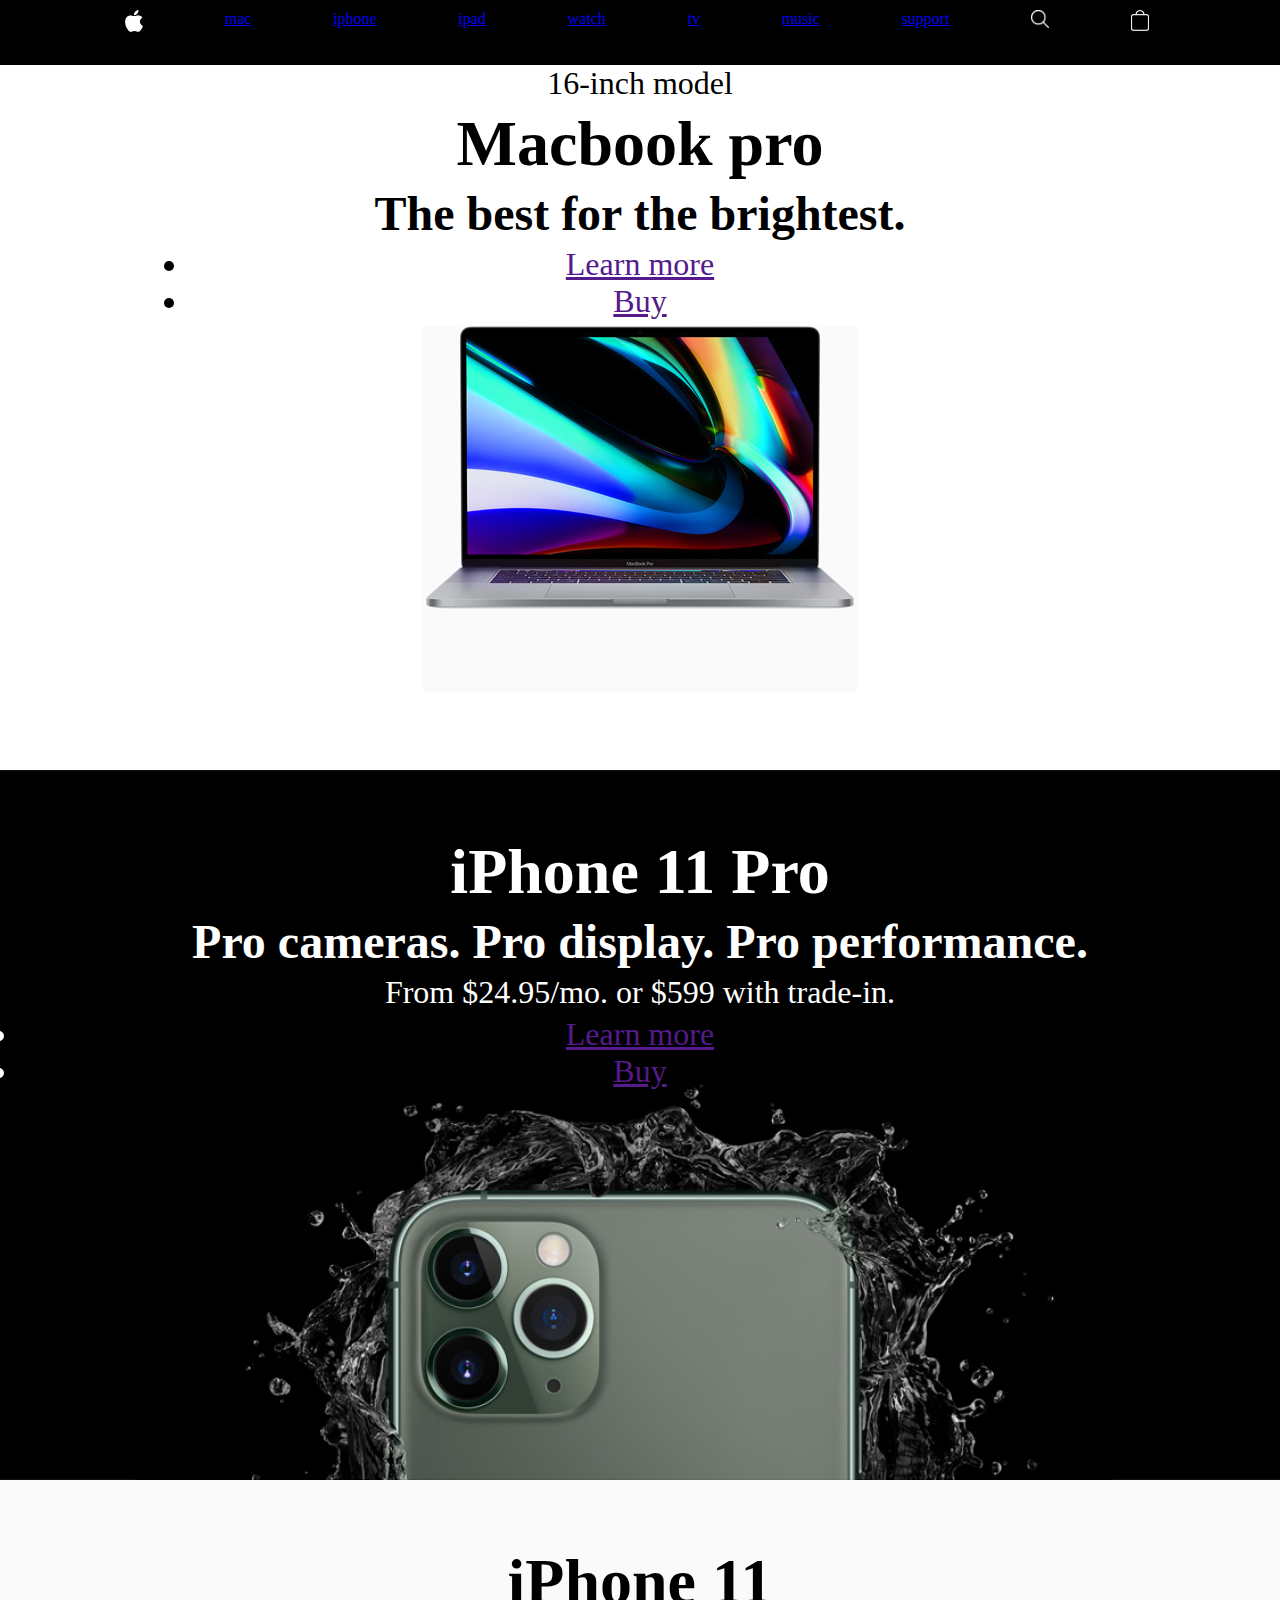
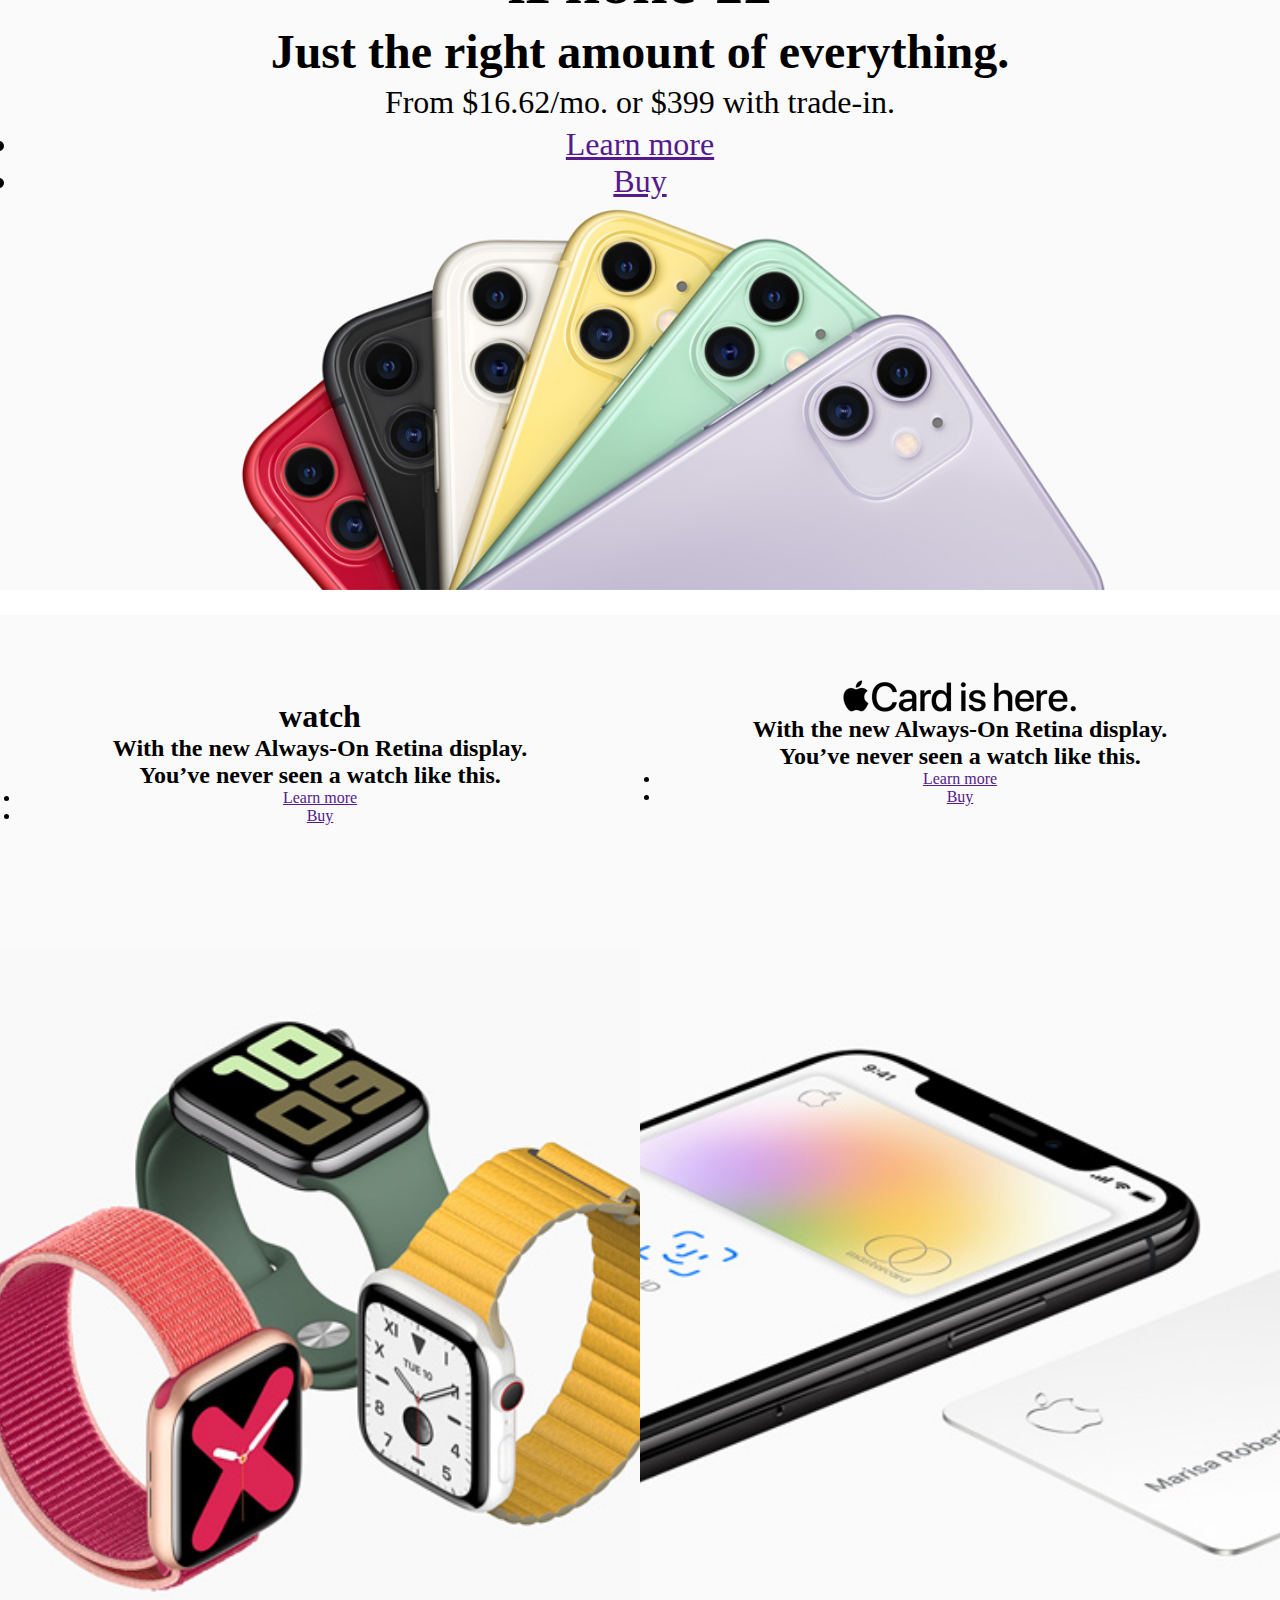
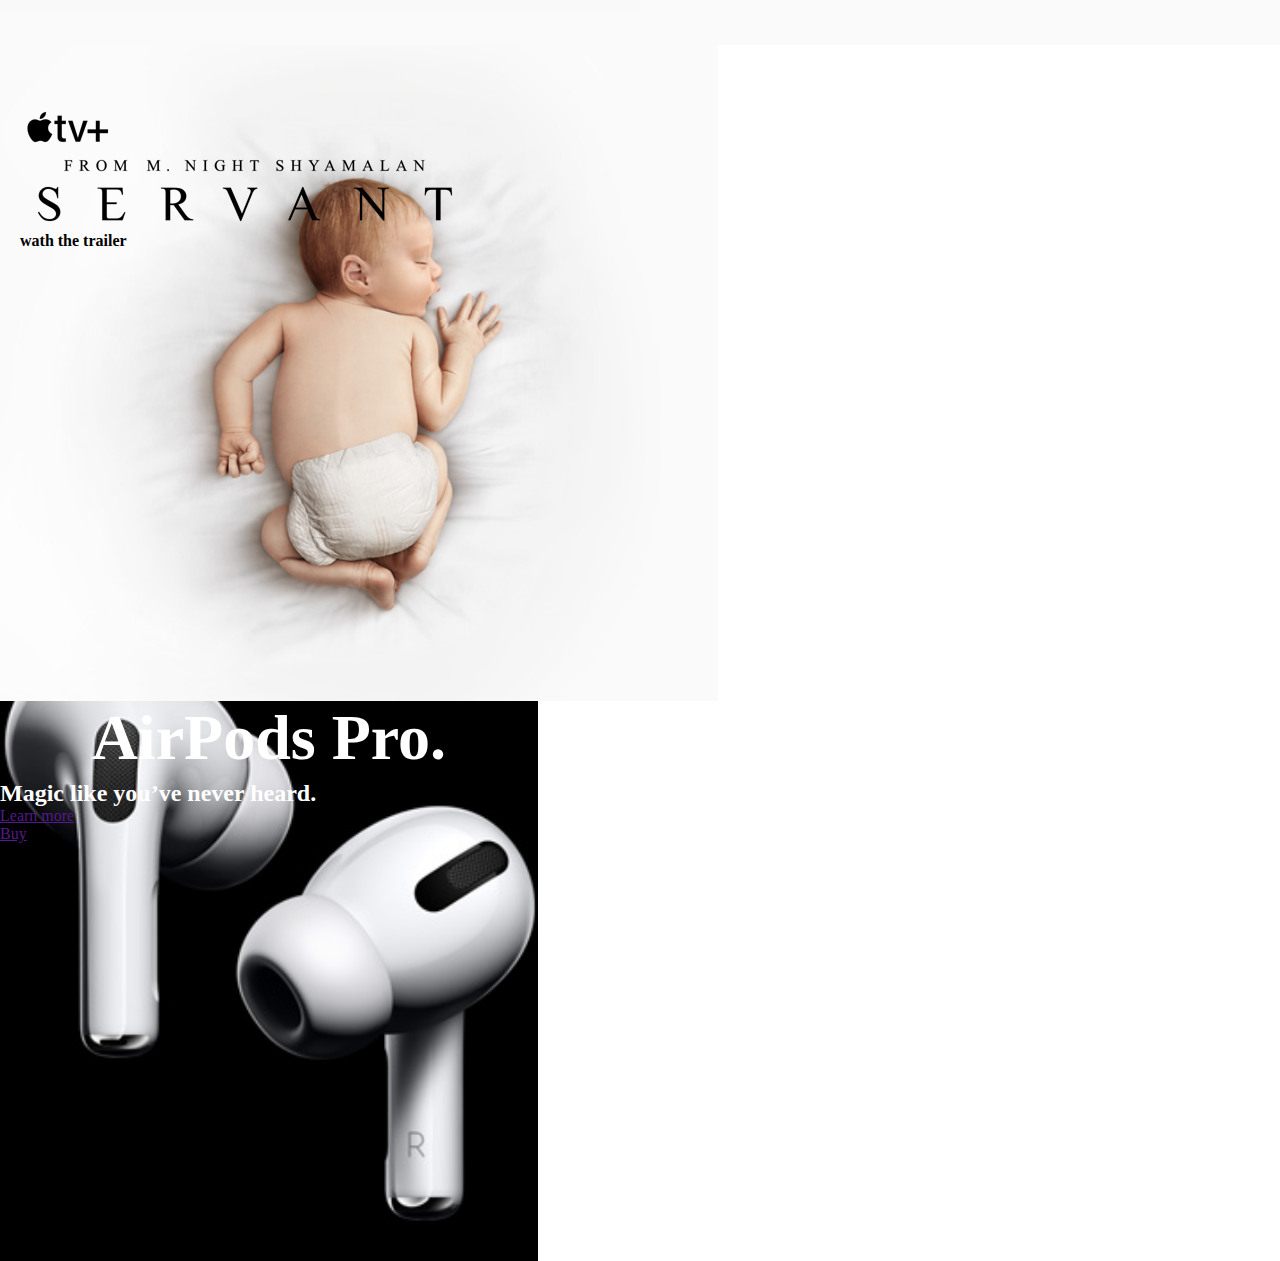
==== applea/index.html @ b58fb0bc "chang" ====
<!DOCTYPE html>
<html lang="en">
<head>
    <meta charset="UTF-8">
    <meta name="viewport" content="width=device-width, initial-scale=1.0">
    <title>Apple Website</title>
    <link rel="stylesheet" href="css/index.css">

</head>
<body>
    <div class="all-page">
        <header class="all-header">
            <div class="continer-header">
                <div class="continer">
                    <ul>
                        <li class="logo">
                            <a href="#"><img src="images/icons/logo.png" alt="apple"></a>
                        </li>
                        <li>
                            <a href="#">mac</a>
                        </li>
                        <li>
                            <a href="#">iphone</a>
                        </li>
                        <li>
                            <a href="#">ipad</a>
                        </li>
                        <li>
                            <a href="#">watch</a>
                        </li>
                        <li>
                            <a href="#">tv</a>
                        </li>
                        <li>
                            <a href="#">music</a>
                        </li>
                        <li>
                            <a href="#">support</a>
                        </li>
                        <li class="search">
                            <a href="#"><img src="images/icons/search-icon.png" alt="search"></a>
                        </li>
                        <li class="cart">
                            <a href="#"><img src="images/icons/cart.png" alt="cart"></a>
                        </li>
                    </ul>
                </div>
            </div>

        </header>
        <div class="MacBook-page">
            <div class="mackbook">

                <div class="macinch">
                    <p>16-inch model</p>
                </div>
                <div class="pro">
                    <h1>Macbook pro</h1>
                </div>
                <div class="macdescription">
                    <h2>The best for the brightest.</h2>
                </div>
                <div class="link">
                    <li><a href="">Learn more</a></li>
                    <li><a href="">Buy</a></li>
                </div>
                <div class="macimg">
                    <img src="images/home/macbook-pro.jpg" alt="">
                </div>
            </div>
        </div>
        <div class="iPhone-11page">
            <div class="iphone">
                <div class="iphone-11">
                    <h1>iPhone 11 Pro</h1>
                </div>
                <div class="description-iphone">
                    <h2>Pro cameras. Pro display. Pro performance.</h2>
                </div>
                <div class="money">
                    From $24.95/mo. or $599 with trade‑in.
                </div>
                <div class="link">
                    <li><a href="">Learn more</a></li>
                    <li><a href="">Buy</a></li> 
                </div>
                
            </div>
        </div>
        <div class="iPhone11many">
            <div class="iphonefor">
                <div class="iphone-11">
                    <h1>iPhone 11 </h1>
                </div>
                <div class="description-iphone">
                    <h2>Just the right amount of everything.</h2>
                </div>
                <div class="money">
                    From $16.62/mo. or $399 with trade‑in.
                </div>
                <div class="link">
                    <li><a href="">Learn more</a></li>
                    <li><a href="">Buy</a></li> 
                </div>
                <!-- <div class="imgiphone">
                    <img src="images/home/iphone11-bg.jpg" alt="">
                </div> -->
            </div>
        </div>
        <div class="watchandcard">
            <div class="applewatch">
                <div class="watch0">
                <div class="watch1">
                    <div class="watch">
                        <img src="images/home/" alt="">
                        <h1>watch </h1>
                    </div>
                    <div class="description-watch">
                        <h2>With the new Always-On Retina display.</h2>
                    </div>
                    <div class="description-watch">
                        <h2>You’ve never seen a watch like this.</h2>
                    </div>
                   
                    <div class="linkwath">
                        <li><a href="">Learn more</a></li>
                        <li><a href="">Buy</a></li> 
                    </div>
                    <!-- <div class="imgiphone">
                        <img src="images/home/watch-series-5.jpg" alt="">
                    </div> -->
                </div>
            </div>
            </div>
       
      
            <div class="applecard">
                <div class="card">
                    <div class="card1">
                    <div class="cards">
                        <img src="images/icons/apple-card-logo.png" alt="">
                       
                    </div>
                    <div class="description-card">
                        <h2>With the new Always-On Retina display.</h2>
                    </div>
                    <div class="description-card">
                        <h2>You’ve never seen a watch like this.</h2>
                    </div>
                   
                    <div class="linkcard">
                        <li><a href="">Learn more</a></li>
                        <li><a href="">Buy</a></li> 
                    </div>
                    <!-- <div class="imgiphone">
                        <img src="images/home/watch-series-5.jpg" alt="">
                    </div> -->
                </div>
                </div>
            </div>
        </div>
        <div class="tvandairpod"></div>
        <div class="tv">
            <div class="tv0">
            <div class="tv1">
                <div class="tv+">
                    <img src="images/icons/apple-tv-logo.png" alt="">
                    
                </div>
                <div class="description-tv">
                  <img src="images/icons/servant-logo.png" alt="">
                </div>
                <div class="description-tv1">
                    <h4>wath the trailer</h4>
                </div>
            
               
               
            </div>
        </div>
        </div>
   
  
        <div class="airpod">
            <div class="airpod1">
                <div class="airpodpro">
                <div class="pro">
                    <h1>AirPods Pro.</h1>
                   
                </div>
                <div class="description-are">
                    <h2>Magic like you’ve never heard.</h2>
                </div>
               
                <div class="linkcard">
                    <li><a href="">Learn more</a></li>
                    <li><a href="">Buy</a></li> 
                </div>
               <!-- <div class="arepodimg">
                <img src="images/home/air-pods.jpg" alt="">
               </div> -->
            </div>
            </div>
        </div>
    </div>

   
</body>
</html>
---- applea/css/index.css ----
*{
    padding: 0;
    margin: 0;
    
}
.continer-header ul li{
    text-decoration: none;
}
.continer-header ul{
    display: flex;
    justify-content: space-between;
  
}
.continer{
    text-decoration: none;
}
.continer-header img{
    width: 18px;
}

.continer-header{
padding-top: 10px;
margin-left: 125px;
background-color: black;
  width: 80%;
  height: 55px;
}
.all-header{
    background-color: black;
}
.MacBook-page{
    background-color: white;
    display: flex;
    justify-content: center;
    margin-bottom: 5px;
    
    height: 700px;
}
.mackbook{
    width: 900px;
    height: 410px;
    background-color: white;
    
}
.macinch,.pro,.macdescription,.link,.macimg{
    font-size:xx-large;
    padding-bottom: 5px;
    text-align: center;
}

.iPhone-11page{
    background-color: black;
}
.iphone{
    background-image: url("../images/home/iphone11-pro-bg.jpg");
	height: 580px;
	background-position: center;
	background-repeat: no-repeat;
  background-size: cover;
	text-align: center;
	padding: 65px 20px;
	color: #fff;

}
.iphone-11,.description-iphone,.money,.link{
    font-size:xx-large;
    padding-bottom: 5px;
    text-align: center;
  
}
.iphoneimg img{
    width: 100%;
    
}
.iPhone11many{
    background-color: beige;
    color: black;
}
.iPhone11many{
    background-image: url("../images/home/iphone11-bg.jpg");
	height: 580px;
	background-position: center;
	background-repeat: no-repeat;
  background-size: cover;
	text-align: center;
	padding: 65px 20px;
	color: black;
    margin-bottom: 25px;

}
.watchandcard{
    display: flex;
    justify-content: space-between;
}
.applewatch{
    /* padding: 15px; */
    background-image: url("../images/home/watch-series-5.jpg");
	height: 900px;
	background-position: center;
	background-repeat: no-repeat;
  background-size: cover;
	width: 47%;

    margin: auto;
 
	padding: 65px 20px;
	color: black;
}
.watch0{
    text-align: center;
    
}
.applecard{
    background-image: url("../images/home/apple-card.jpg");
	height: 900px;
	background-position: center;
	background-repeat: no-repeat;
  background-size: cover;

  width: 47%;
  margin: auto;
	padding: 65px 20px;
	color: black;
}
.card1{
    text-align: center;
}
.tvandairpod{
    display: inline-flexbox;
    display: flex;
    -webkit-box-pack: justify;
    justify-content: space-between;
}
.tv{
    background-image: url("../images/home/apple-tv-background.jpg");
	height: 526px;
	background-position: center;
	background-repeat: no-repeat;
  background-size: cover;

  width: 53%;
 
	padding: 65px 20px;
	color: black;
}
.airpod{
    background-image: url("../images/home/air-pods.jpg");
	height: 526px;
	background-position: center;
	background-repeat: no-repeat;
  background-size: cover;
 background-color: black;
height: 560px;
  width: 42%;
 

	color:white;
}
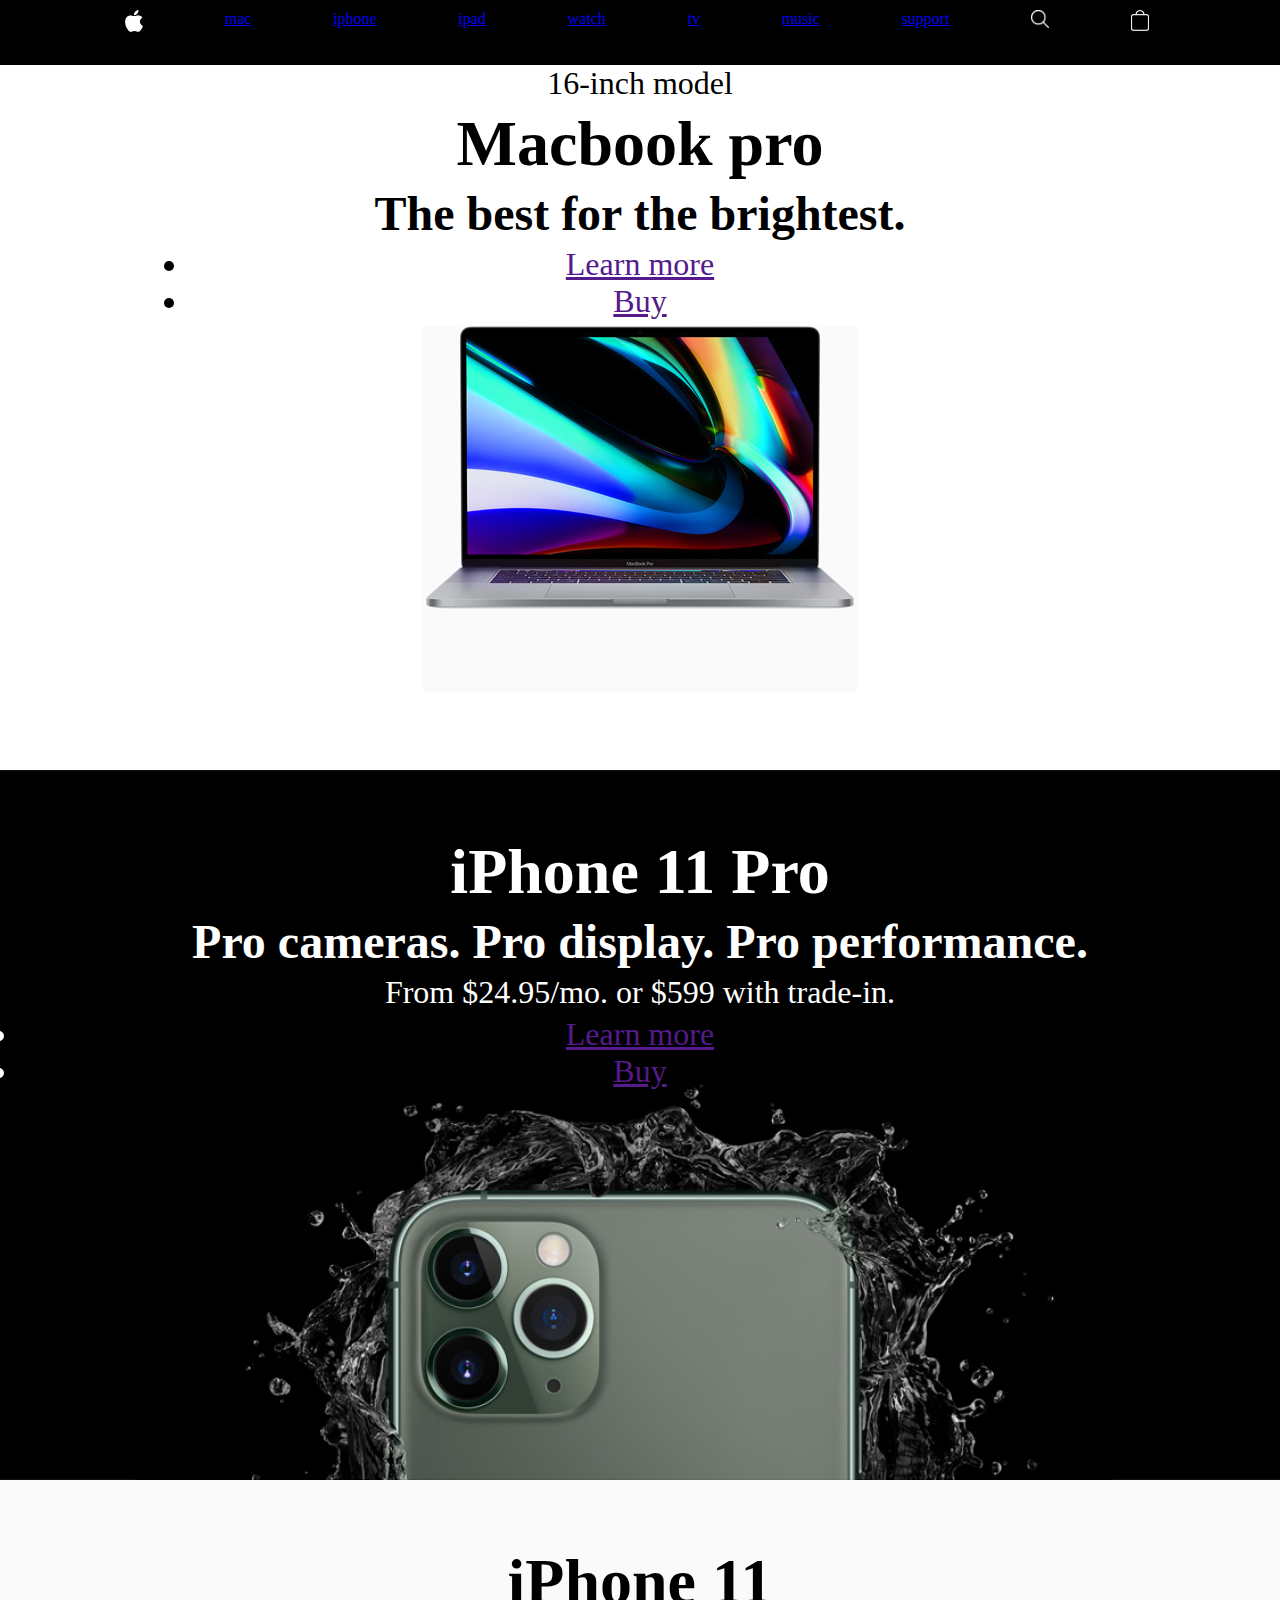
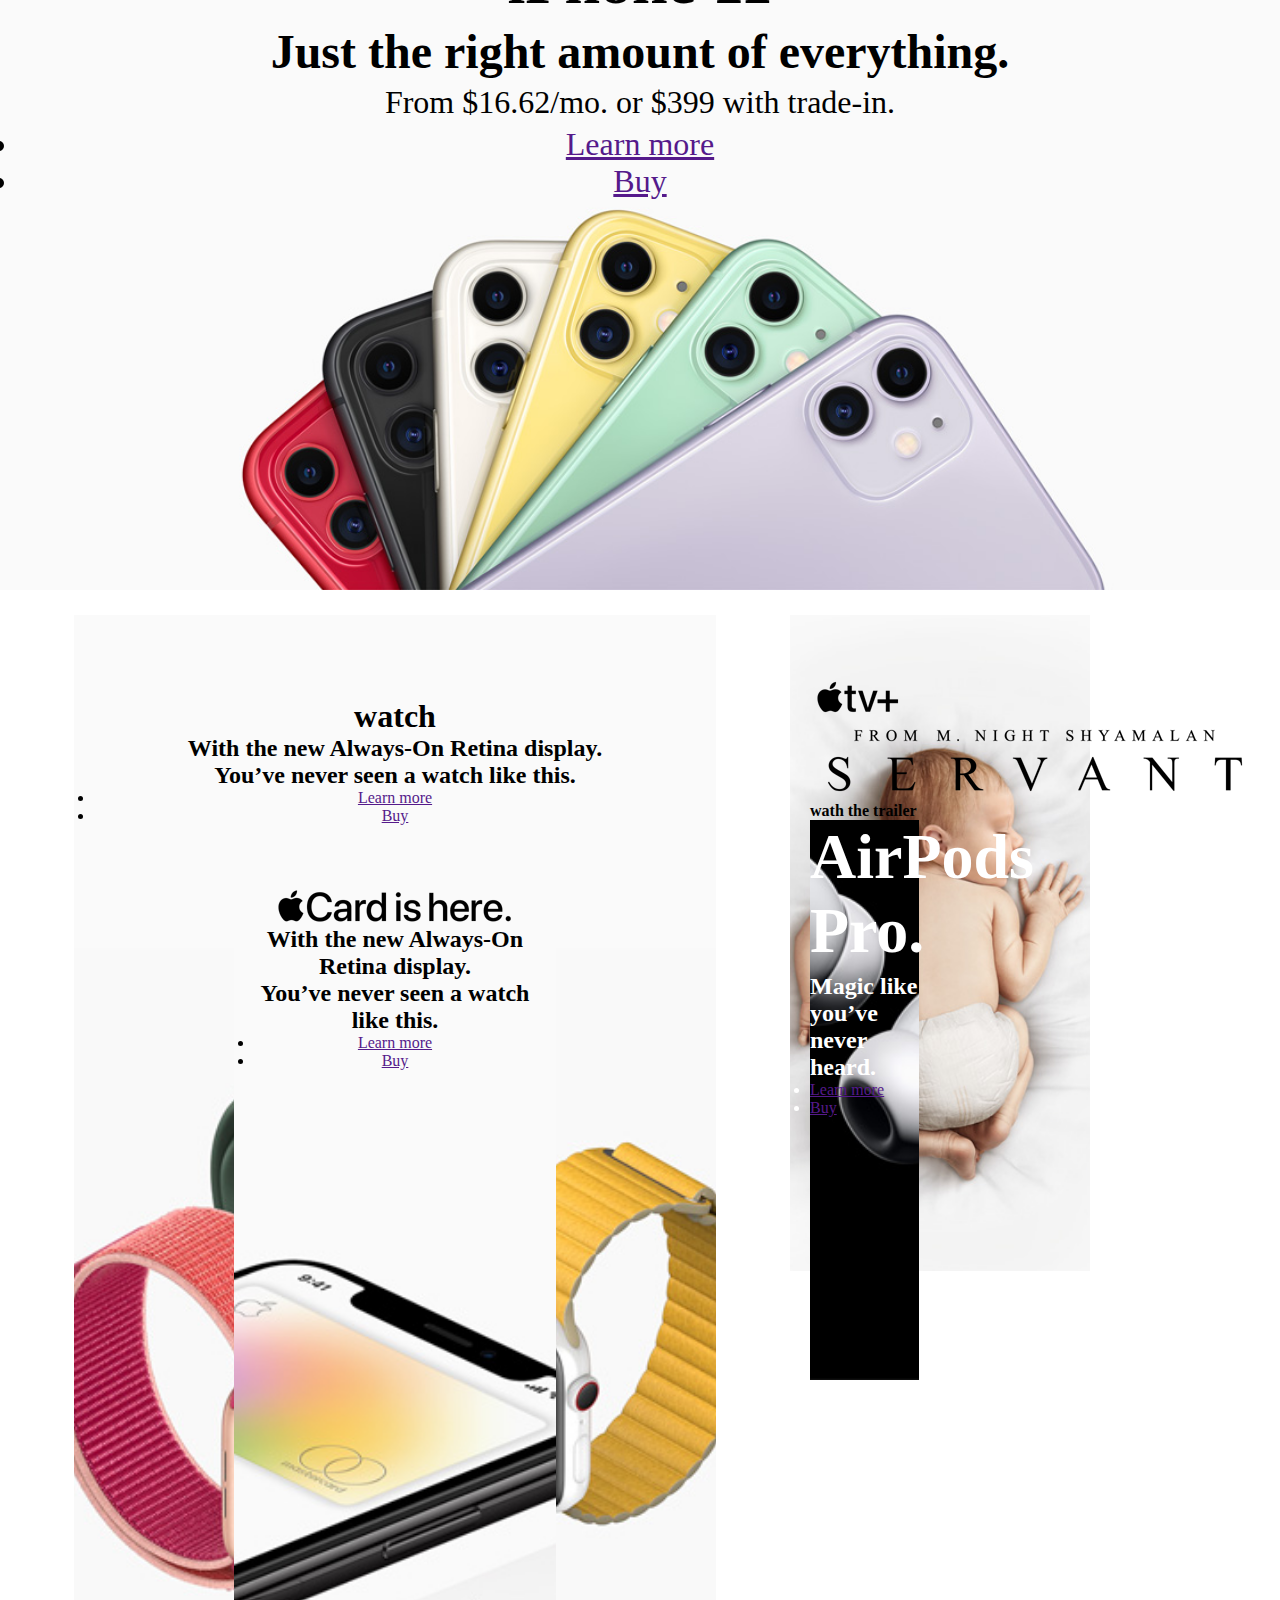
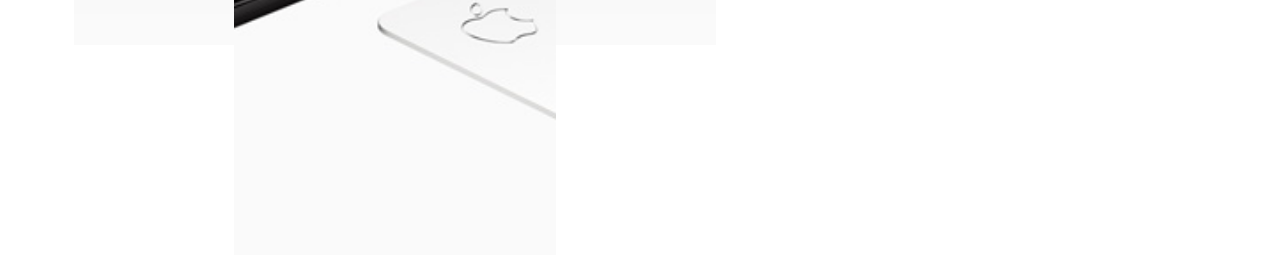
==== commit 533fc5ec: "add some change" ====
--- a/applea/index.html
+++ b/applea/index.html
@@ -131,7 +131,7 @@
                     </div> -->
                 </div>
             </div>
-            </div>
+        
        
       
             <div class="applecard">
@@ -159,30 +159,25 @@
                 </div>
             </div>
         </div>
-        <div class="tvandairpod"></div>
-        <div class="tv">
-            <div class="tv0">
-            <div class="tv1">
-                <div class="tv+">
+        <div class="tvandairpod">
+            <div class="tv">
+                <div class="tv0">
+                    <div class="tv1">
+                    <div class="tv+">
                     <img src="images/icons/apple-tv-logo.png" alt="">
                     
                 </div>
                 <div class="description-tv">
-                  <img src="images/icons/servant-logo.png" alt="">
+                    <img src="images/icons/servant-logo.png" alt="">
                 </div>
                 <div class="description-tv1">
                     <h4>wath the trailer</h4>
                 </div>
-            
                
-               
-            </div>
-        </div>
-        </div>
-   
-  
-        <div class="airpod">
-            <div class="airpod1">
+            </div>
+             
+            <div class="airpod">
+        
                 <div class="airpodpro">
                 <div class="pro">
                     <h1>AirPods Pro.</h1>
@@ -199,9 +194,14 @@
                <!-- <div class="arepodimg">
                 <img src="images/home/air-pods.jpg" alt="">
                </div> -->
-            </div>
-            </div>
-        </div>
+            
+        
+            </div>
+        </div>
+        
+   
+  
+       
     </div>
 
    
--- a/applea/css/index.css
+++ b/applea/css/index.css
@@ -3,6 +3,7 @@
     margin: 0;
     
 }
+/* header */
 .continer-header ul li{
     text-decoration: none;
 }
@@ -28,6 +29,7 @@
 .all-header{
     background-color: black;
 }
+/* 2nd page */
 .MacBook-page{
     background-color: white;
     display: flex;
@@ -47,7 +49,7 @@
     padding-bottom: 5px;
     text-align: center;
 }
-
+/* page3 */
 .iPhone-11page{
     background-color: black;
 }
@@ -88,6 +90,7 @@
     margin-bottom: 25px;
 
 }
+/* page 4 */
 .watchandcard{
     display: flex;
     justify-content: space-between;
@@ -125,8 +128,9 @@
 .card1{
     text-align: center;
 }
+/* page4 */
 .tvandairpod{
-    display: inline-flexbox;
+
     display: flex;
     -webkit-box-pack: justify;
     justify-content: space-between;
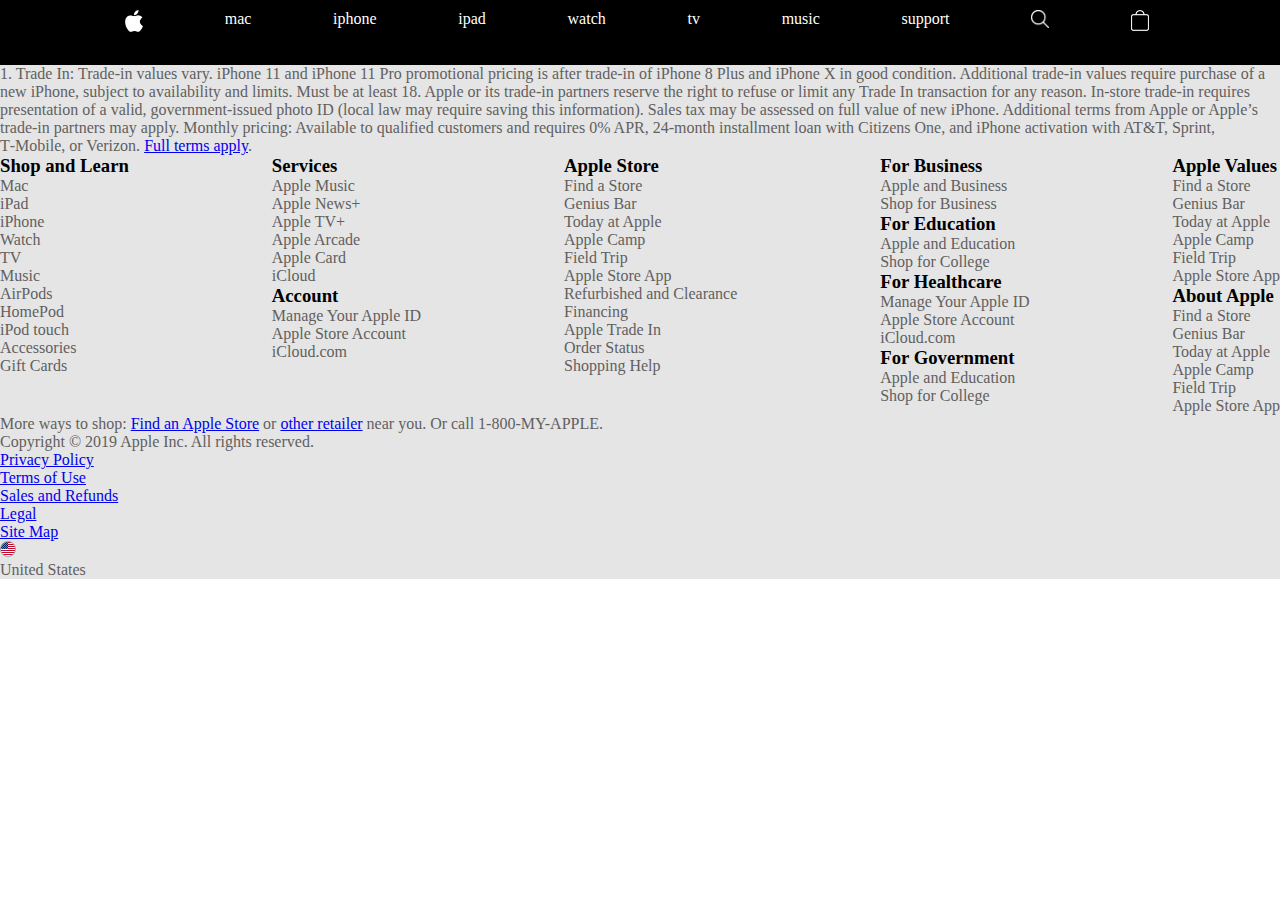
==== commit 20878053: "change" ====
--- a/applea/index.html
+++ b/applea/index.html
@@ -48,158 +48,128 @@
             </div>
 
         </header>
-        <div class="MacBook-page">
-            <div class="mackbook">
+        <footer class="footer-wrapper">
+			<div class="internal-wrapper"> 
+				<div class="upper-text-container">
+					1. Trade In: Trade‑in values vary. iPhone 11 and iPhone 11 Pro promotional pricing is after trade‑in of iPhone 8 Plus and iPhone X in good condition. Additional trade‑in values require purchase of a new iPhone, subject to availability and limits. Must be at least 18. Apple or its trade-in partners reserve the right to refuse or limit any Trade In transaction for any reason. In‑store trade‑in requires presentation of a valid, government-issued photo ID (local law may require saving this information). Sales tax may be assessed on full value of new iPhone. Additional terms from Apple or Apple’s trade-in partners may apply. Monthly pricing: Available to qualified customers and requires 0% APR, 24‑month installment loan with Citizens One, and iPhone activation with AT&T, Sprint, T‑Mobile, or Verizon. <a href="#"> Full terms apply</a>.
+				</div>
+				<div class="footer-links-wrapper"> 
+					<div class="links-wrapper-1">
+						<h3>Shop and Learn</h3>
+						<ul>
+							<li><a href="#">Mac</a></li>
+							<li><a href="#">iPad</a></li>
+							<li><a href="#">iPhone</a></li>
+							<li><a href="#">Watch</a></li>
+							<li><a href="#">TV</a></li>
+							<li><a href="#">Music</a></li>
+							<li><a href="#">AirPods</a></li>
+							<li><a href="#">HomePod</a></li>
+							<li><a href="#">iPod touch</a></li>
+							<li><a href="#">Accessories</a></li>
+							<li><a href="#">Gift Cards</a></li>
+						</ul>
+					</div> 
+					<div class="links-wrapper-2">
+						<h3>Services</h3>
+						<ul>
+							<li><a href="#">Apple Music</a></li>
+							<li><a href="#">Apple News+</a></li>
+							<li><a href="#">Apple TV+</a></li>
+							<li><a href="#">Apple Arcade</a></li>
+							<li><a href="#">Apple Card</a></li>
+							<li><a href="#">iCloud</a></li>
+						</ul>
+						<h3>Account</h3>
+						<ul>
+							<li><a href="#">Manage Your Apple ID</a></li>
+							<li><a href="#">Apple Store Account</a></li>
+							<li><a href="#">iCloud.com</a></li>
+						</ul>					
+					</div> 
+					<div class="links-wrapper-3">
+						<h3>Apple Store</h3>
+						<ul>
+							<li><a href="#">Find a Store</a></li>
+							<li><a href="#">Genius Bar</a></li>
+							<li><a href="#">Today at Apple</a></li>
+							<li><a href="#">Apple Camp</a></li>
+							<li><a href="#">Field Trip</a></li>
+							<li><a href="#">Apple Store App</a></li>
+							<li><a href="#">Refurbished and Clearance</a></li>
+							<li><a href="#">Financing</a></li>
+							<li><a href="#">Apple Trade In</a></li>
+							<li><a href="#">Order Status</a></li>
+							<li><a href="#">Shopping Help</a></li>
+						</ul>
+					</div> 
+					<div class="links-wrapper-4">
+						<h3>For Business</h3>
+						<ul>
+							<li><a href="#">Apple and Business</a></li>
+							<li><a href="#">Shop for Business</a></li>
+						</ul>		
+						<h3>For Education</h3>
+						<ul>
+							<li><a href="#">Apple and Education</a></li>
+							<li><a href="#">Shop for College</a></li>
+						</ul>
+						<h3>For Healthcare</h3>
+						<ul>
+							<li><a href="#">Manage Your Apple ID</a></li>
+							<li><a href="#">Apple Store Account</a></li>
+							<li><a href="#">iCloud.com</a></li>
+						</ul>	
+						<h3>For Government</h3>
+						<ul>
+							<li><a href="#">Apple and Education</a></li>
+							<li><a href="#">Shop for College</a></li>
+						</ul>
+					</div> 
 
-                <div class="macinch">
-                    <p>16-inch model</p>
-                </div>
-                <div class="pro">
-                    <h1>Macbook pro</h1>
-                </div>
-                <div class="macdescription">
-                    <h2>The best for the brightest.</h2>
-                </div>
-                <div class="link">
-                    <li><a href="">Learn more</a></li>
-                    <li><a href="">Buy</a></li>
-                </div>
-                <div class="macimg">
-                    <img src="images/home/macbook-pro.jpg" alt="">
-                </div>
-            </div>
-        </div>
-        <div class="iPhone-11page">
-            <div class="iphone">
-                <div class="iphone-11">
-                    <h1>iPhone 11 Pro</h1>
-                </div>
-                <div class="description-iphone">
-                    <h2>Pro cameras. Pro display. Pro performance.</h2>
-                </div>
-                <div class="money">
-                    From $24.95/mo. or $599 with trade‑in.
-                </div>
-                <div class="link">
-                    <li><a href="">Learn more</a></li>
-                    <li><a href="">Buy</a></li> 
-                </div>
-                
-            </div>
-        </div>
-        <div class="iPhone11many">
-            <div class="iphonefor">
-                <div class="iphone-11">
-                    <h1>iPhone 11 </h1>
-                </div>
-                <div class="description-iphone">
-                    <h2>Just the right amount of everything.</h2>
-                </div>
-                <div class="money">
-                    From $16.62/mo. or $399 with trade‑in.
-                </div>
-                <div class="link">
-                    <li><a href="">Learn more</a></li>
-                    <li><a href="">Buy</a></li> 
-                </div>
-                <!-- <div class="imgiphone">
-                    <img src="images/home/iphone11-bg.jpg" alt="">
-                </div> -->
-            </div>
-        </div>
-        <div class="watchandcard">
-            <div class="applewatch">
-                <div class="watch0">
-                <div class="watch1">
-                    <div class="watch">
-                        <img src="images/home/" alt="">
-                        <h1>watch </h1>
-                    </div>
-                    <div class="description-watch">
-                        <h2>With the new Always-On Retina display.</h2>
-                    </div>
-                    <div class="description-watch">
-                        <h2>You’ve never seen a watch like this.</h2>
-                    </div>
-                   
-                    <div class="linkwath">
-                        <li><a href="">Learn more</a></li>
-                        <li><a href="">Buy</a></li> 
-                    </div>
-                    <!-- <div class="imgiphone">
-                        <img src="images/home/watch-series-5.jpg" alt="">
-                    </div> -->
-                </div>
-            </div>
-        
-       
-      
-            <div class="applecard">
-                <div class="card">
-                    <div class="card1">
-                    <div class="cards">
-                        <img src="images/icons/apple-card-logo.png" alt="">
-                       
-                    </div>
-                    <div class="description-card">
-                        <h2>With the new Always-On Retina display.</h2>
-                    </div>
-                    <div class="description-card">
-                        <h2>You’ve never seen a watch like this.</h2>
-                    </div>
-                   
-                    <div class="linkcard">
-                        <li><a href="">Learn more</a></li>
-                        <li><a href="">Buy</a></li> 
-                    </div>
-                    <!-- <div class="imgiphone">
-                        <img src="images/home/watch-series-5.jpg" alt="">
-                    </div> -->
-                </div>
-                </div>
-            </div>
-        </div>
-        <div class="tvandairpod">
-            <div class="tv">
-                <div class="tv0">
-                    <div class="tv1">
-                    <div class="tv+">
-                    <img src="images/icons/apple-tv-logo.png" alt="">
-                    
-                </div>
-                <div class="description-tv">
-                    <img src="images/icons/servant-logo.png" alt="">
-                </div>
-                <div class="description-tv1">
-                    <h4>wath the trailer</h4>
-                </div>
-               
-            </div>
-             
-            <div class="airpod">
-        
-                <div class="airpodpro">
-                <div class="pro">
-                    <h1>AirPods Pro.</h1>
-                   
-                </div>
-                <div class="description-are">
-                    <h2>Magic like you’ve never heard.</h2>
-                </div>
-               
-                <div class="linkcard">
-                    <li><a href="">Learn more</a></li>
-                    <li><a href="">Buy</a></li> 
-                </div>
-               <!-- <div class="arepodimg">
-                <img src="images/home/air-pods.jpg" alt="">
-               </div> -->
-            
-        
-            </div>
-        </div>
-        
-   
+					<div class="links-wrapper-5">
+						<h3>Apple Values</h3>
+						<ul>
+							<li><a href="#">Find a Store</a></li>
+							<li><a href="#">Genius Bar</a></li>
+							<li><a href="#">Today at Apple</a></li>
+							<li><a href="#">Apple Camp</a></li>
+							<li><a href="#">Field Trip</a></li>
+							<li><a href="#">Apple Store App</a></li>
+						</ul>
+						<h3>About Apple</h3>
+						<ul>
+							<li><a href="#">Find a Store</a></li>
+							<li><a href="#">Genius Bar</a></li>
+							<li><a href="#">Today at Apple</a></li>
+							<li><a href="#">Apple Camp</a></li>
+							<li><a href="#">Field Trip</a></li>
+							<li><a href="#">Apple Store App</a></li>
+						</ul>						
+					</div> 
+				</div>
+				<div class="my-apple-wrapper"> 
+					More ways to shop: <a href="#">Find an Apple Store</a> or <a href="#">other retailer</a> near you. Or call 1-800-MY-APPLE.
+				</div>
+				<div class="copyright-wrapper">
+					<div class="copyright">
+						Copyright © 2019 Apple Inc. All rights reserved.
+					</div>
+					<div class="footer-links-terms">
+						<ul>
+							<li><a href="#">Privacy Policy</a></li>
+							<li><a href="#">Terms of Use</a></li>
+							<li><a href="#">Sales and Refunds</a></li>
+							<li><a href="#">Legal</a></li>
+							<li><a href="#">Site Map</a></li>
+						</ul>
+					</div>
+					<div class="footer-country">
+						<div class="flag-wrapper"><img src="images/icons/16.png"></div> <div class="footer-country-name">United States</div> 
+					</div>
+				</div>
+			</div>
+		</footer> 
   
        
     </div>
--- a/applea/css/index.css
+++ b/applea/css/index.css
@@ -3,9 +3,13 @@
     margin: 0;
     
 }
+img{
+    max-width: 100%;
+}
 /* header */
-.continer-header ul li{
+.continer-header ul li a{
     text-decoration: none;
+    color: #fff;
 }
 .continer-header ul{
     display: flex;
@@ -29,6 +33,15 @@
 .all-header{
     background-color: black;
 }
+.link li{
+    list-style: none;
+}
+.link li a{
+    display: inline-block;
+    /* display: flex; */
+    text-decoration: none;
+    /* justify-content: space-between; */
+}
 /* 2nd page */
 .MacBook-page{
     background-color: white;
@@ -160,3 +173,30 @@
 
 	color:white;
 }
+/* for footer */
+.footer-wrapper{
+    color: rgb(98, 95, 95);
+    background-color: rgb(229, 229, 229);
+}
+
+.footer-links-wrapper{
+    display: flex;
+    justify-content: space-between;
+  
+   
+}
+.footer-links-wrapper ul {
+    list-style: none;
+}
+
+.footer-links-wrapper ul a{
+text-decoration: none;
+color: rgb(98, 95, 95);
+
+}
+.footer-links-wrapper h3{
+    color: black;
+}
+.footer-links-wrapper a:hover {
+	text-decoration: underline;
+}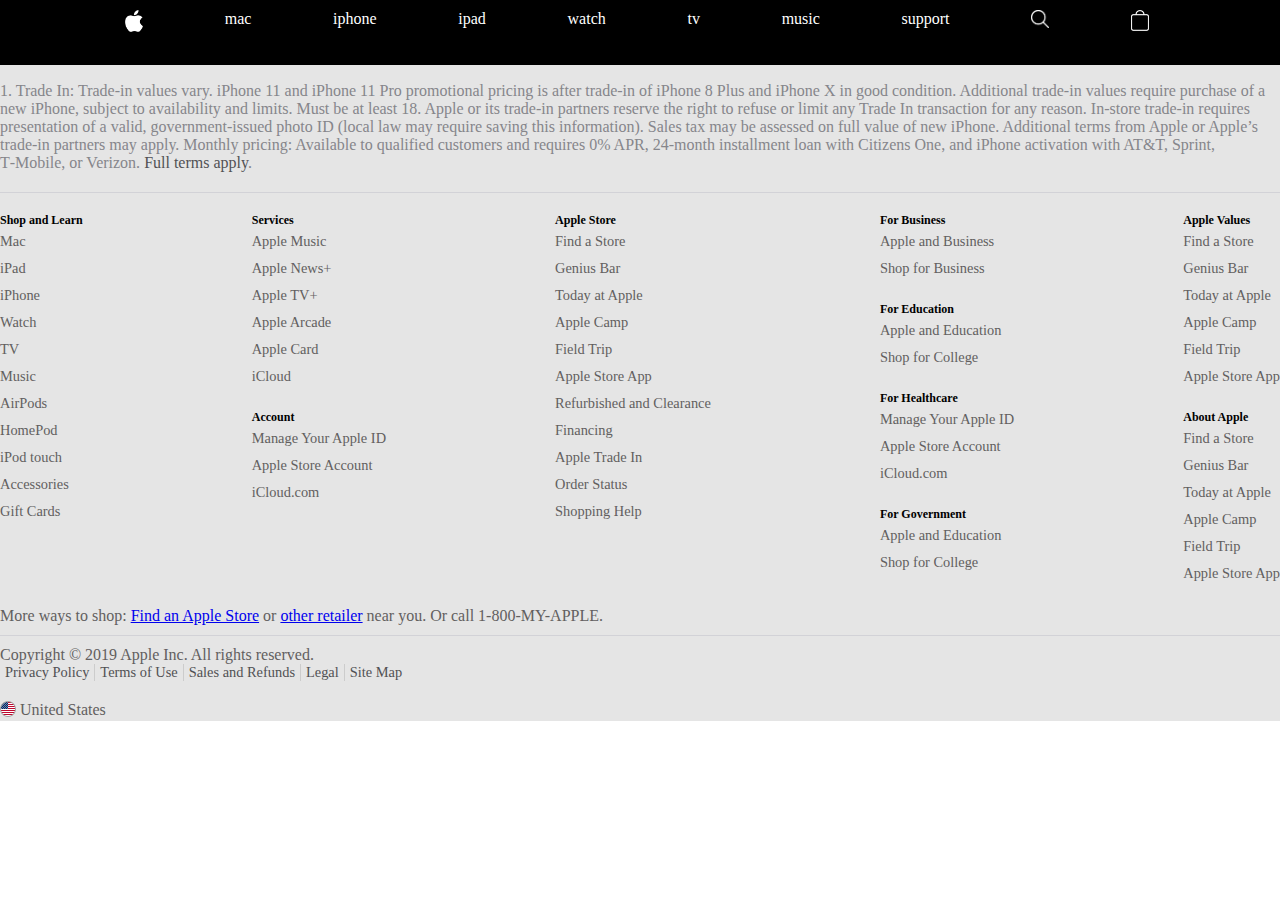
==== commit 4f55de7f: "change" ====
--- a/applea/index.html
+++ b/applea/index.html
@@ -4,6 +4,9 @@
     <meta charset="UTF-8">
     <meta name="viewport" content="width=device-width, initial-scale=1.0">
     <title>Apple Website</title>
+    <link rel="preconnect" href="https://fonts.googleapis.com">
+<link rel="preconnect" href="https://fonts.gstatic.com" crossorigin>
+<link href="https://fonts.googleapis.com/css2?family=Montserrat:ital,wght@0,100..900;1,100..900&display=swap" rel="stylesheet">
     <link rel="stylesheet" href="css/index.css">
 
 </head>
--- a/applea/css/index.css
+++ b/applea/css/index.css
@@ -199,4 +199,136 @@
 }
 .footer-links-wrapper a:hover {
 	text-decoration: underline;
-}+}
+.copyright-wrapper{
+    
+}
+.copyright-wrapper ul{
+    display: flex;
+
+    border-left:2px ;
+    border-color: aquamarine;
+}
+.copyright-wrapper ul a{
+    text-decoration: none;
+    color: rgb(98, 95, 95);
+
+}
+footer-wrapper {
+    background-color: #f5f5f7;
+    color: #1d1d1f;
+    font-size: .65em;
+  }
+  .upper-text-container {
+    border-bottom: 1px solid #d2d2d7;
+    color: #86868b;
+    padding: 17px 0 20px;
+  }
+  .upper-text-container a {
+      text-decoration: none;
+      color: #515154; 
+  }
+  .upper-text-container a:hover {
+      text-decoration: underline;
+  }
+  .footer-links-wrapper {
+      display: flex;
+    -webkit-box-pack: justify;
+    justify-content: space-between;
+    padding-top: 20px;
+  }
+  .footer-wrapper ul {
+      list-style: none;
+      padding-bottom: 20px;
+  }
+  .footer-wrapper ul li{
+      padding: 5px 0;
+      font-size: 0.9em;
+  }
+  .footer-links-wrapper a {
+      color: #515154;
+      text-decoration: none;
+  }
+  .footer-links-wrapper a:hover {
+      text-decoration: underline;
+  }
+  .footer-links-wrapper h3 {
+      font-size: 12px;
+      font-weight: 600;
+  }
+  .my-apple-wrapper {
+      border-bottom: 1px solid #d2d2d7;
+      padding-bottom: 10px;
+      margin-bottom: 10px; 
+  }
+  
+  
+  .footer-links-terms ul li {
+    display: inline-block;
+    padding: 0 5px;
+    border-right: 1px solid #ccc;
+  }
+  .footer-links-terms ul li:last-child {
+      border-right: 0px;
+  }
+  .footer-links-terms ul li a {
+      text-decoration: none;
+      color: #515154;
+  }
+  .footer-links-terms ul li a:hover {
+      text-decoration: underline;
+  }
+  .footer-country {
+      display: inline-block;
+  }
+  .flag-wrapper {
+      display: inline-block;
+      vertical-align: middle;
+  }
+  .footer-country-name{
+      display: inline-block;
+      vertical-align: top;
+  }
+  
+  /* Main Highlight */
+  /* .main-highlight-wrapper {
+      background: #fafafa;
+      text-align: center;
+      padding: 25px 0;
+  }
+  .links-wrapper ul {
+      list-style: none;
+  }
+  .model {
+      font-size: .85em;
+  }
+  .product-title {
+      font-weight: 700;
+      font-size: 56px;
+  }
+  .brief-description {
+      font-size: 2em;
+  }
+  .links-wrapper {
+      padding: 15px 0;
+  }
+  .links-wrapper ul li {
+      display: inline-block;
+      padding-right: 20px;
+  }
+  .links-wrapper ul li a {
+      color: #06c;
+      text-decoration: none;
+  }
+  .links-wrapper ul li a:hover {
+      color: #000;
+  }
+  .links-wrapper ul li a:after {
+    font-family: "FontAwesome";
+    font-weight: 900;
+    content: "\f105";
+    padding-left: 10px;
+  } */
+  
+
+
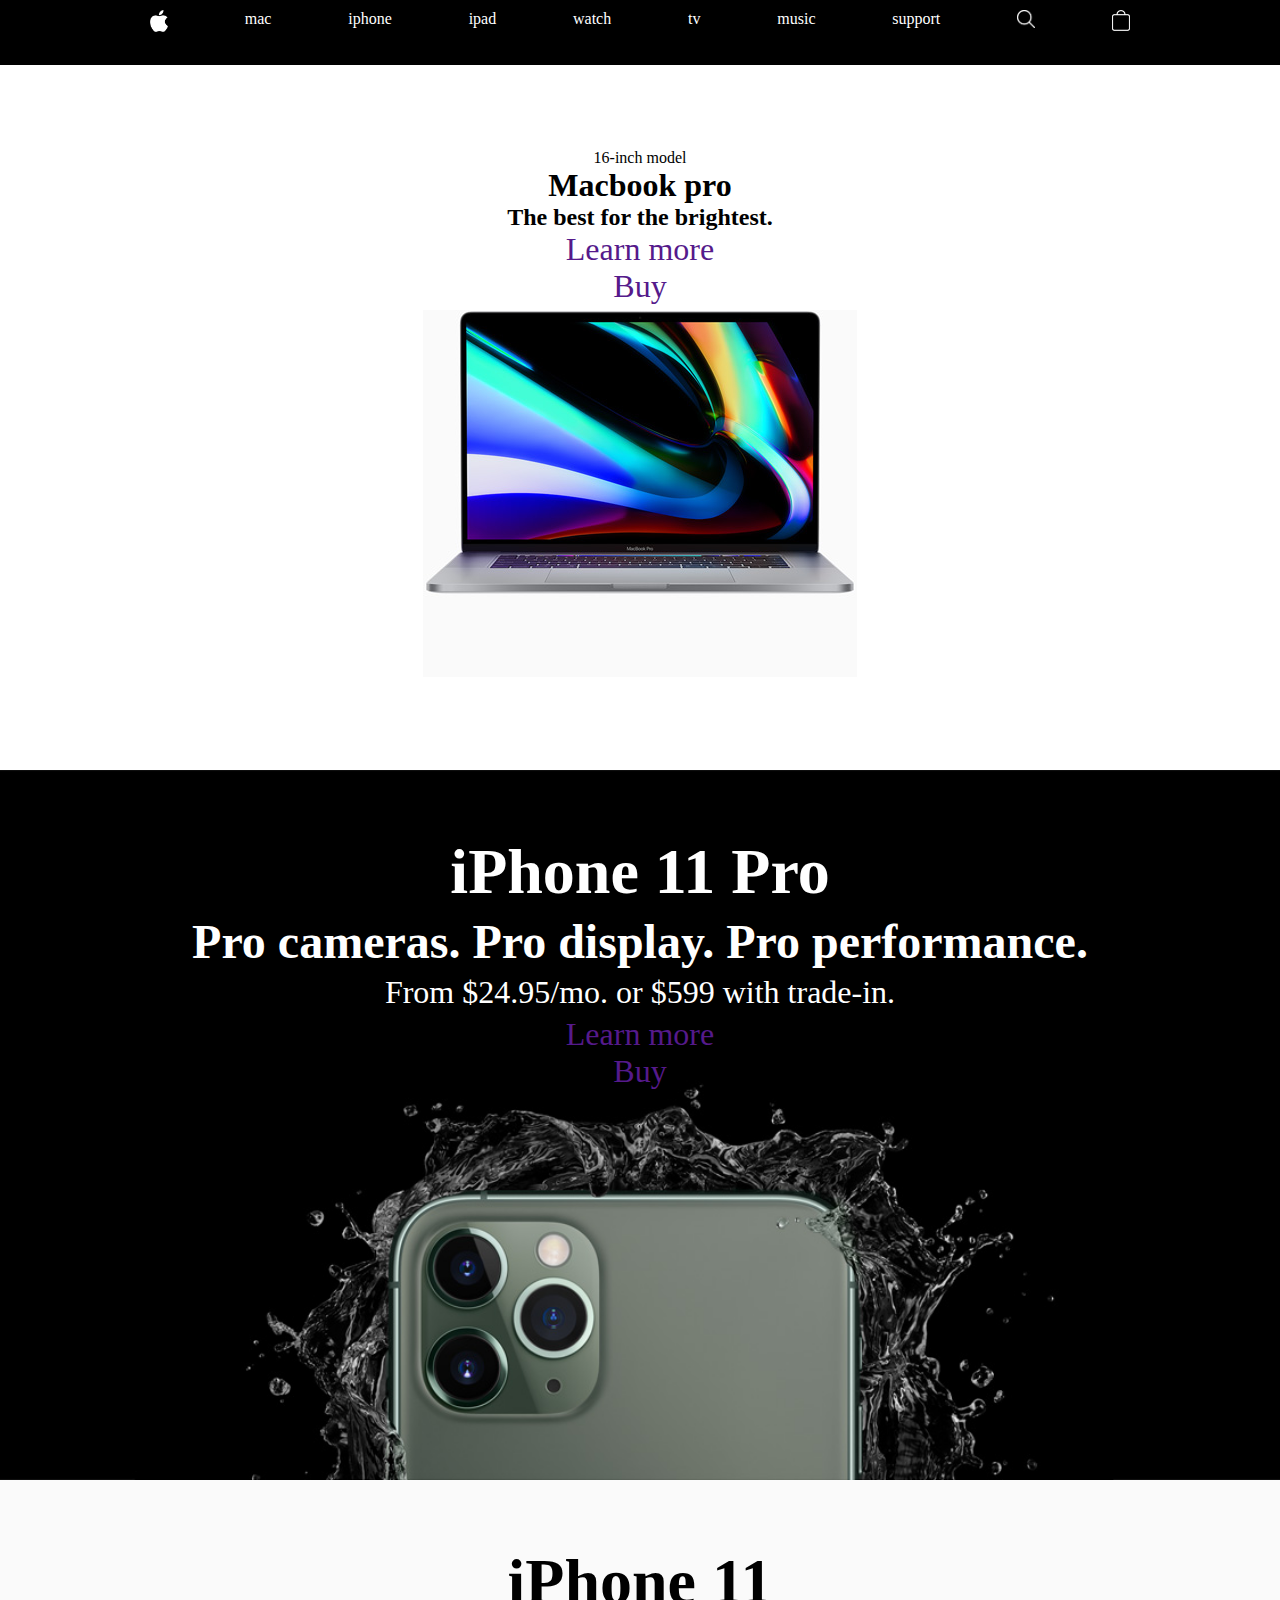
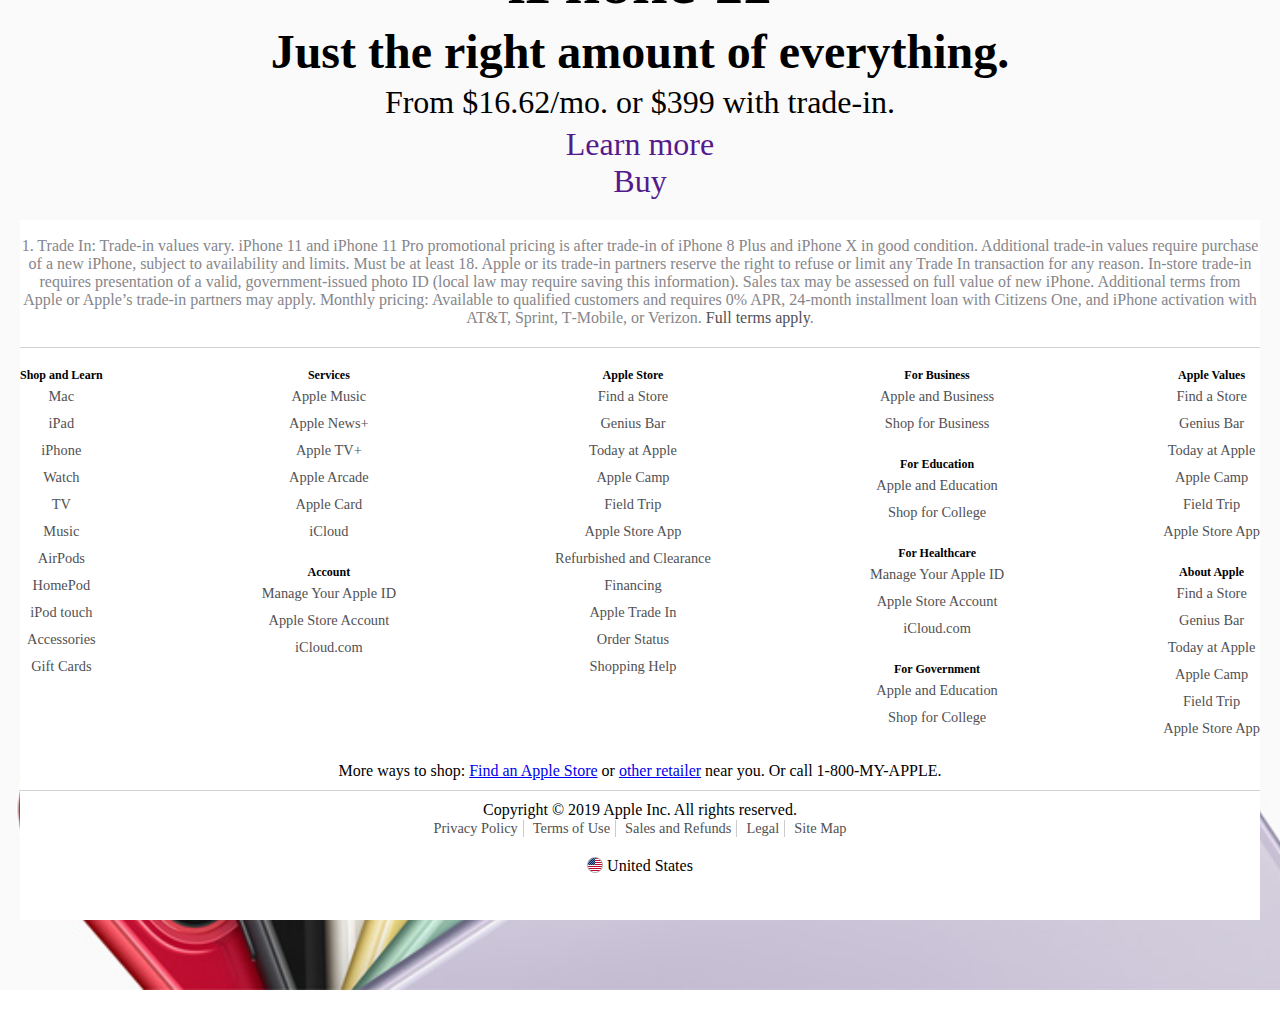
==== commit 451d9d9e: "change" ====
--- a/applea/index.html
+++ b/applea/index.html
@@ -51,6 +51,120 @@
             </div>
 
         </header>
+		<section class="MacBook-page">
+			<div class="mackbook">
+		
+				<div class="macinch">
+					<p>16-inch model</p>
+				</div>
+				<div class="pro">
+					<h1>Macbook pro</h1>
+				</div>
+				<div class="macdescription">
+					<h2>The best for the brightest.</h2>
+				</div>
+				<div class="link">
+					<li><a href="">Learn more</a></li>
+					<li><a href="">Buy</a></li>
+				</div>
+				<div class="macimg">
+					<img src="images/home/macbook-pro.jpg" alt="">
+				</div>
+			</div>
+		</div>
+		<section class="iPhone-11page">
+			<div class="iphone">
+				<div class="iphone-11">
+					<h1>iPhone 11 Pro</h1>
+				</div>
+				<div class="description-iphone">
+					<h2>Pro cameras. Pro display. Pro performance.</h2>
+				</div>
+				<div class="money">
+					From $24.95/mo. or $599 with trade‑in.
+				</div>
+				<div class="link">
+					<li><a href="">Learn more</a></li>
+					<li><a href="">Buy</a></li> 
+				</div>
+				
+			</div>
+		</div>
+		<section class="iPhone11many">
+			<div class="iphonefor">
+				<div class="iphone-11">
+					<h1>iPhone 11 </h1>
+				</div>
+				<div class="description-iphone">
+					<h2>Just the right amount of everything.</h2>
+				</div>
+				<div class="money">
+					From $16.62/mo. or $399 with trade‑in.
+				</div>
+				<div class="link">
+					<li><a href="">Learn more</a></li>
+					<li><a href="">Buy</a></li> 
+				</div>
+				<!-- <div class="imgiphone">
+					<img src="images/home/iphone11-bg.jpg" alt="">
+				</div> -->
+			</div>
+		</div>
+		<section class="page4">
+			<div class="left-page">
+				<div class="logo-page4"></div>
+				<div class="paragraph"></div>
+				<div class="link"></div>
+			</div>
+			<div class="rigth-page">
+				<div class="logo-page4"></div>
+				<div class="paragraph"></div>
+				<div class="link"></div>
+			</div>
+
+		</div>
+		<section class="page5">
+			<div class="left-page5">
+				<div class="logo-page5"></div>
+				<div class="page5-img"></div>
+				<div class="link1"></div>
+			</div>
+			<div class="rigth-page5">
+				<div class="paragraph1"></div>
+				<div class="paragraph2"></div>
+				<div class="link"></div>
+			</div>
+
+		</div>
+		<section class="page6">
+			<section class="MacBook-page">
+				<!-- <div class="mackbook">
+			
+					<div class="macinch">
+						<p>16-inch model</p>
+					</div>
+					<div class="pro">
+						<h1>Macbook pro</h1>
+					</div>
+					<div class="macdescription">
+						<h2>The best for the brightest.</h2>
+					</div>
+					<div class="link">
+						<li><a href="">Learn more</a></li>
+						<li><a href="">Buy</a></li>
+					</div>
+					<div class="macimg">
+						<img src="images/home/macbook-pro.jpg" alt="">
+					</div>
+				</div> -->
+			</div>
+			<div class="rigth-page6">
+				<div class="logo-page4"></div>
+				<div class="paragraph"></div>
+				<div class="link"></div>
+			</div>
+
+		</div>
         <footer class="footer-wrapper">
 			<div class="internal-wrapper"> 
 				<div class="upper-text-container">
--- a/applea/css/index.css
+++ b/applea/css/index.css
@@ -24,10 +24,12 @@
 }
 
 .continer-header{
+    width: 980px;
+    margin: auto;
 padding-top: 10px;
-margin-left: 125px;
+/* margin-left: 125px; */
 background-color: black;
-  width: 80%;
+  /* width: 80%; */
   height: 55px;
 }
 .all-header{
@@ -52,14 +54,16 @@
     height: 700px;
 }
 .mackbook{
-    width: 900px;
-    height: 410px;
+    width: 980px;
+    font-size: 1em;
+    margin: auto;
+    /* height: 410px; */
     background-color: white;
     
 }
 .macinch,.pro,.macdescription,.link,.macimg{
-    font-size:xx-large;
-    padding-bottom: 5px;
+    /* font-size:xx-large;
+    padding-bottom: 5px; */
     text-align: center;
 }
 /* page3 */
@@ -93,7 +97,7 @@
 }
 .iPhone11many{
     background-image: url("../images/home/iphone11-bg.jpg");
-	height: 580px;
+	/* height: 580px; */
 	background-position: center;
 	background-repeat: no-repeat;
   background-size: cover;
@@ -174,7 +178,7 @@
 	color:white;
 }
 /* for footer */
-.footer-wrapper{
+/* .footer-wrapper{
     color: rgb(98, 95, 95);
     background-color: rgb(229, 229, 229);
 }
@@ -213,7 +217,8 @@
     text-decoration: none;
     color: rgb(98, 95, 95);
 
-}
+} */
+ 
 footer-wrapper {
     background-color: #f5f5f7;
     color: #1d1d1f;
@@ -278,9 +283,9 @@
   .footer-links-terms ul li a:hover {
       text-decoration: underline;
   }
-  .footer-country {
+  /* .footer-country {
       display: inline-block;
-  }
+  } */
   .flag-wrapper {
       display: inline-block;
       vertical-align: middle;
@@ -291,7 +296,7 @@
   }
   
   /* Main Highlight */
-  /* .main-highlight-wrapper {
+   .main-highlight-wrapper {
       background: #fafafa;
       text-align: center;
       padding: 25px 0;
@@ -328,7 +333,7 @@
     font-weight: 900;
     content: "\f105";
     padding-left: 10px;
-  } */
-  
-
-
+  } 
+  
+
+
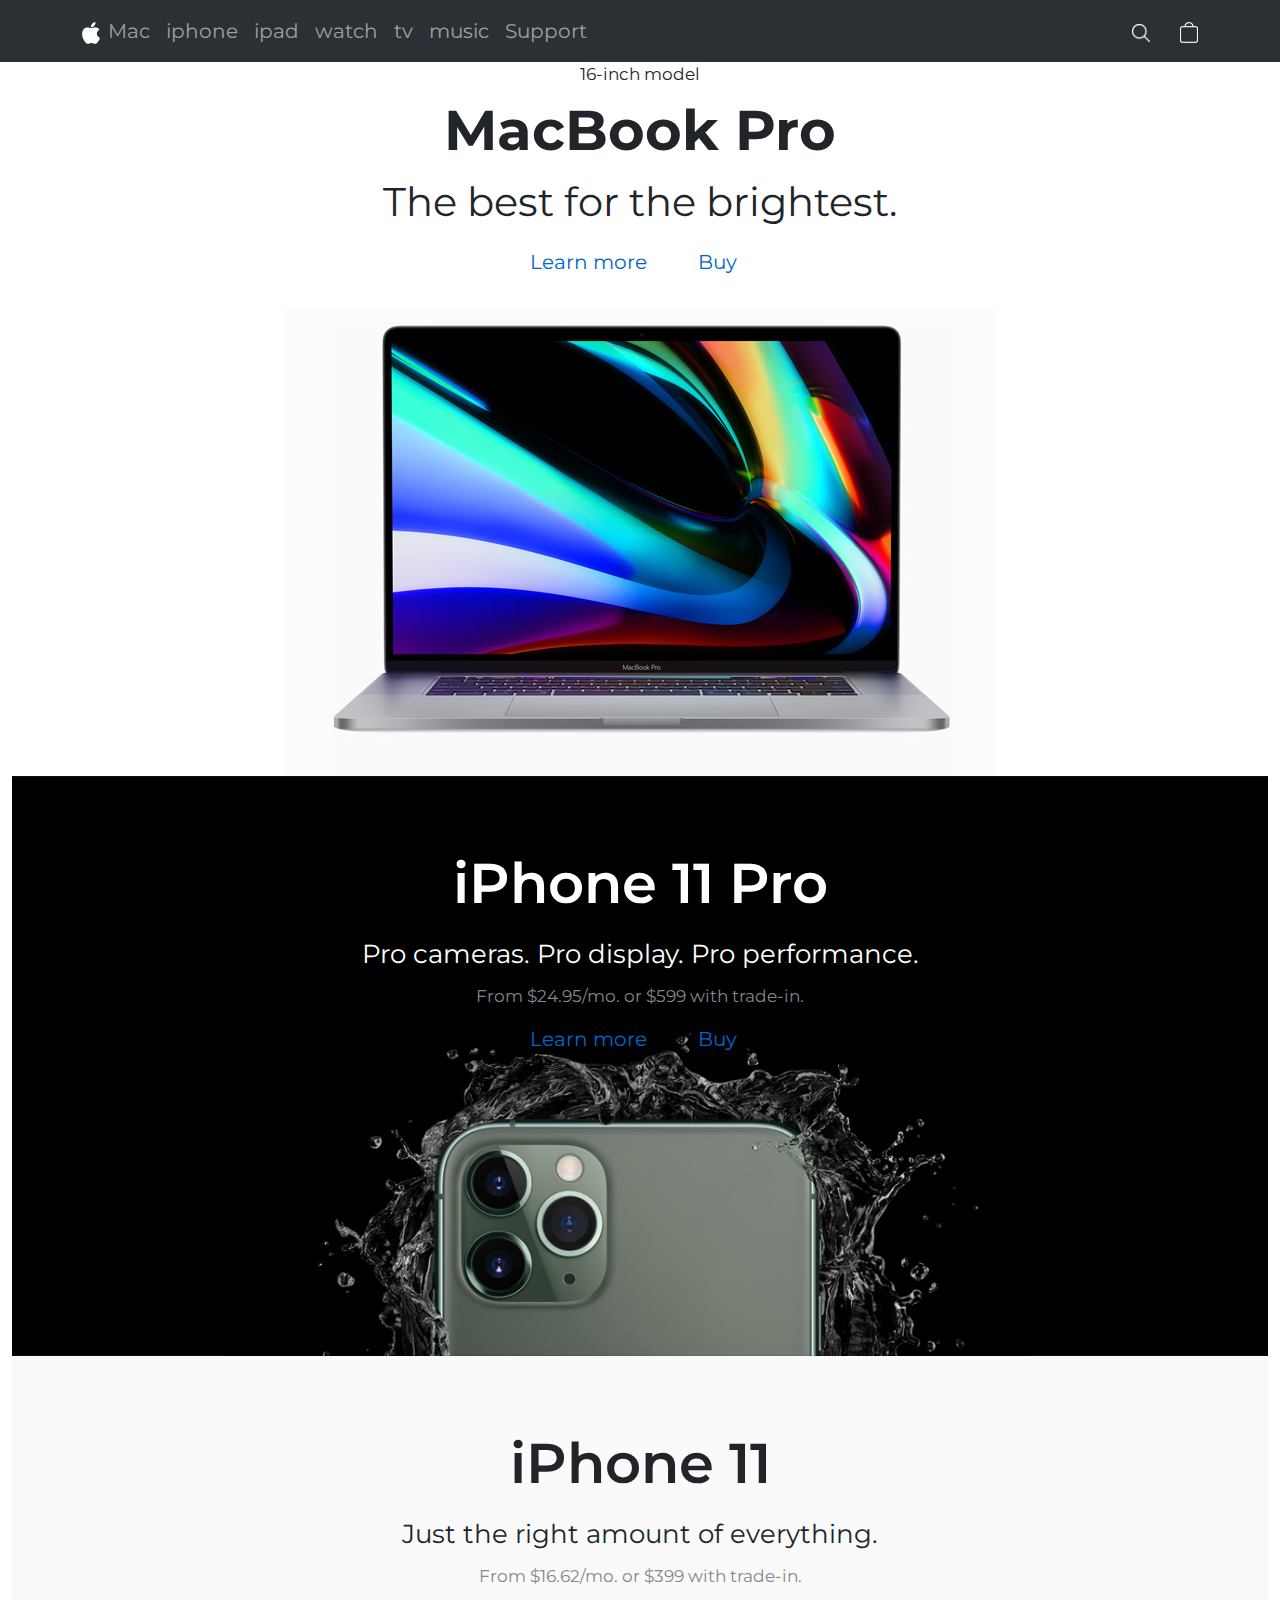
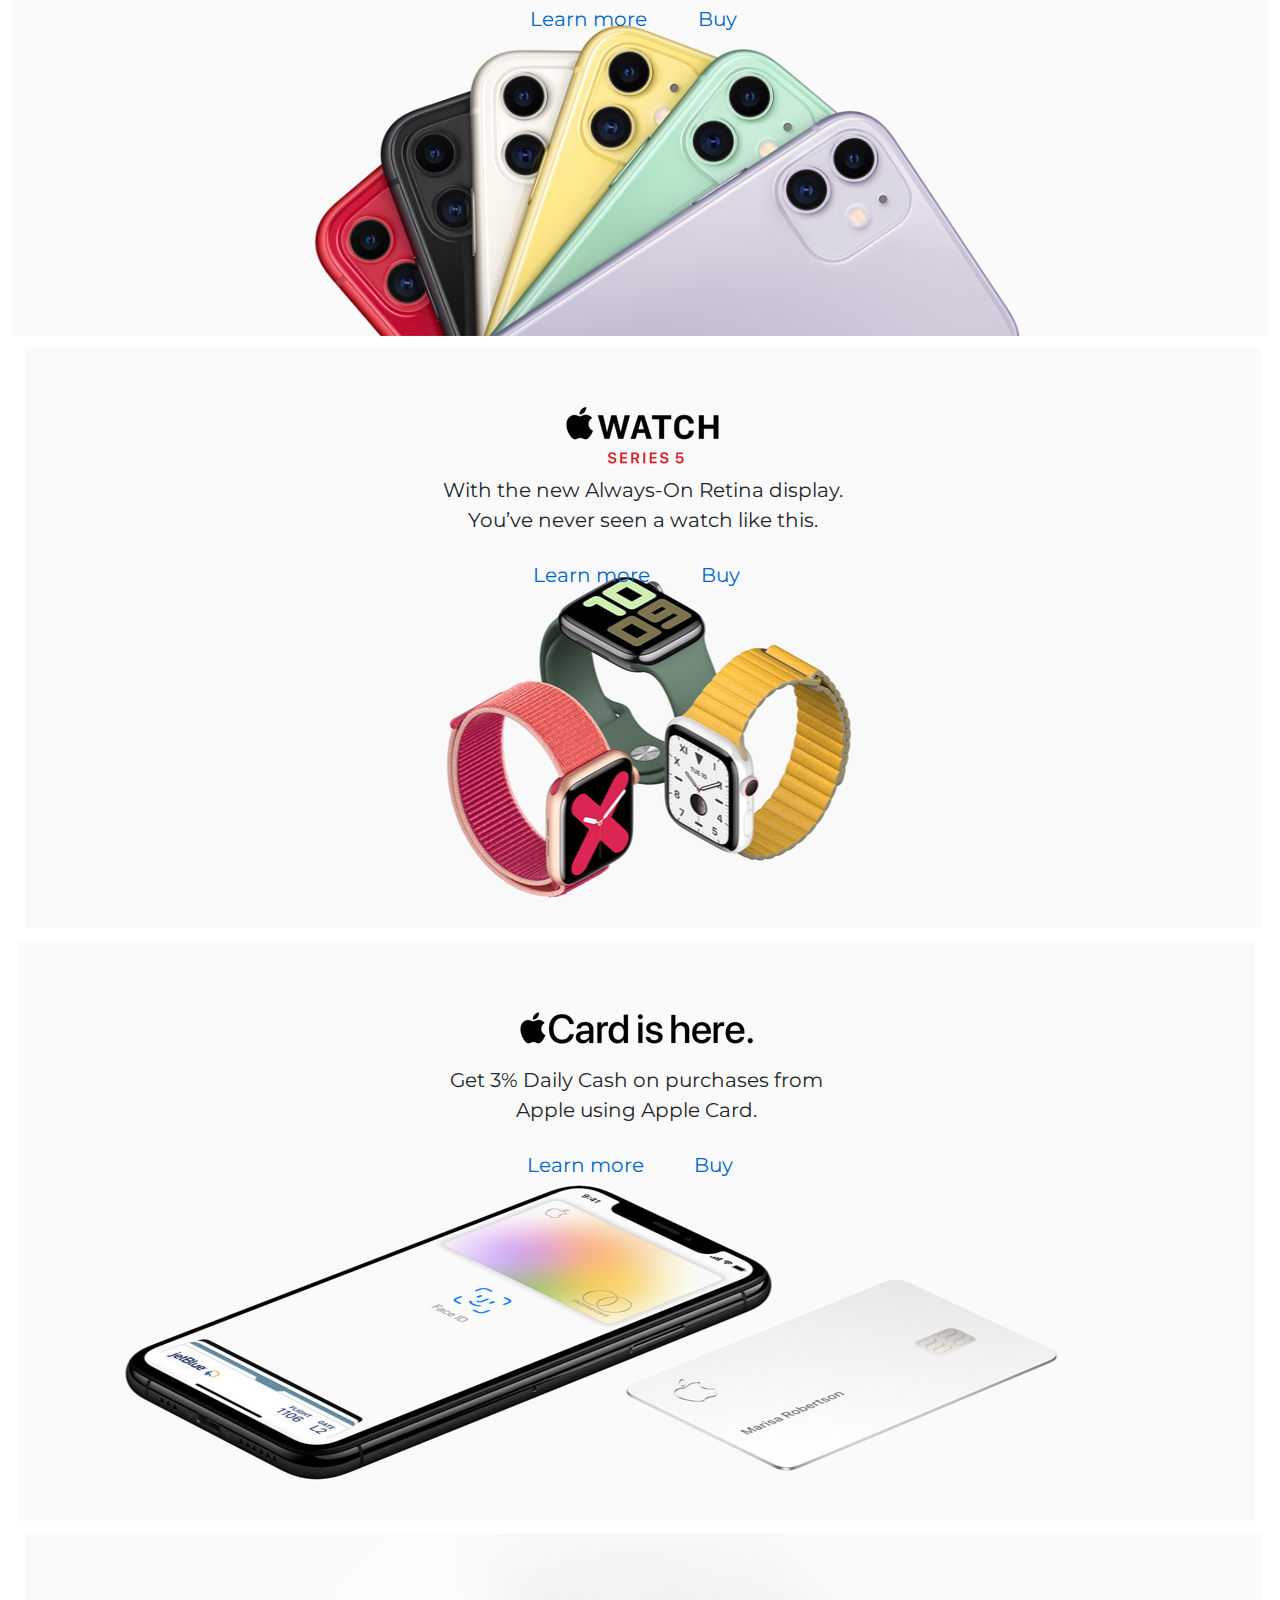
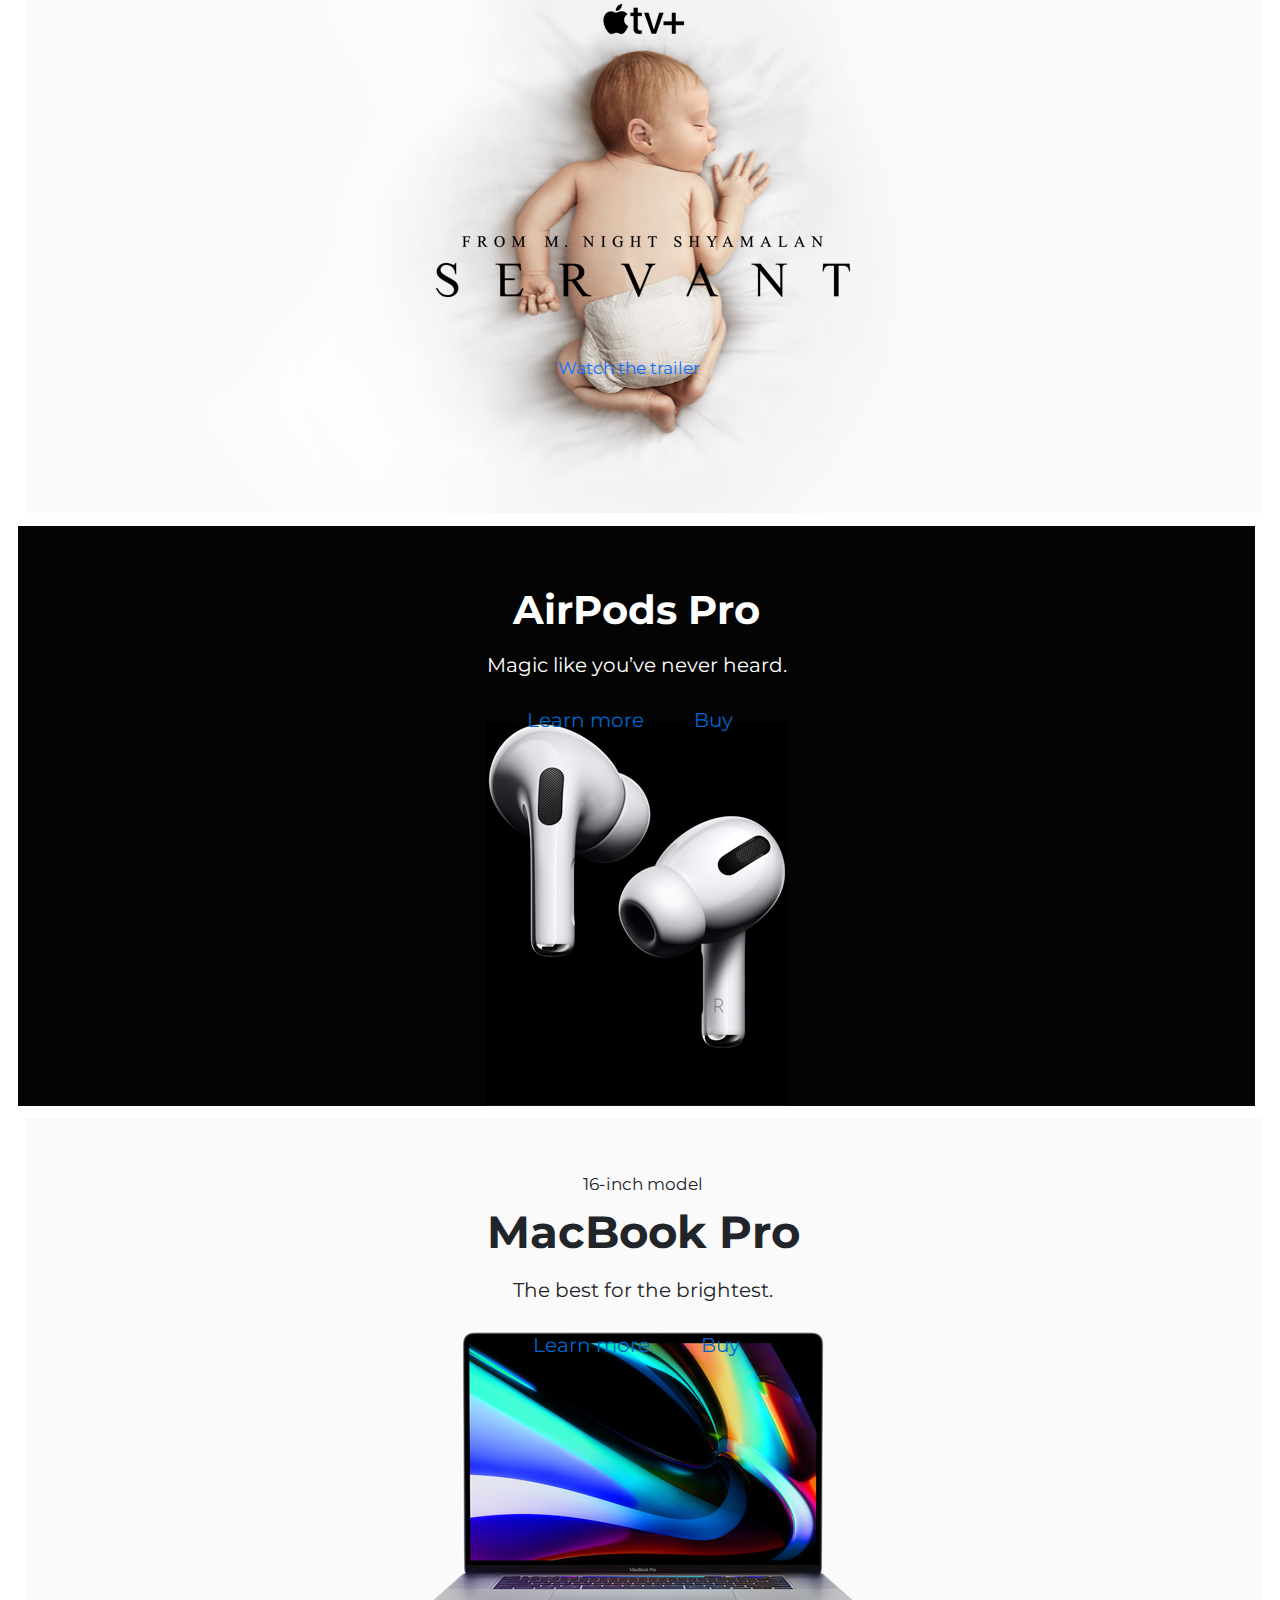
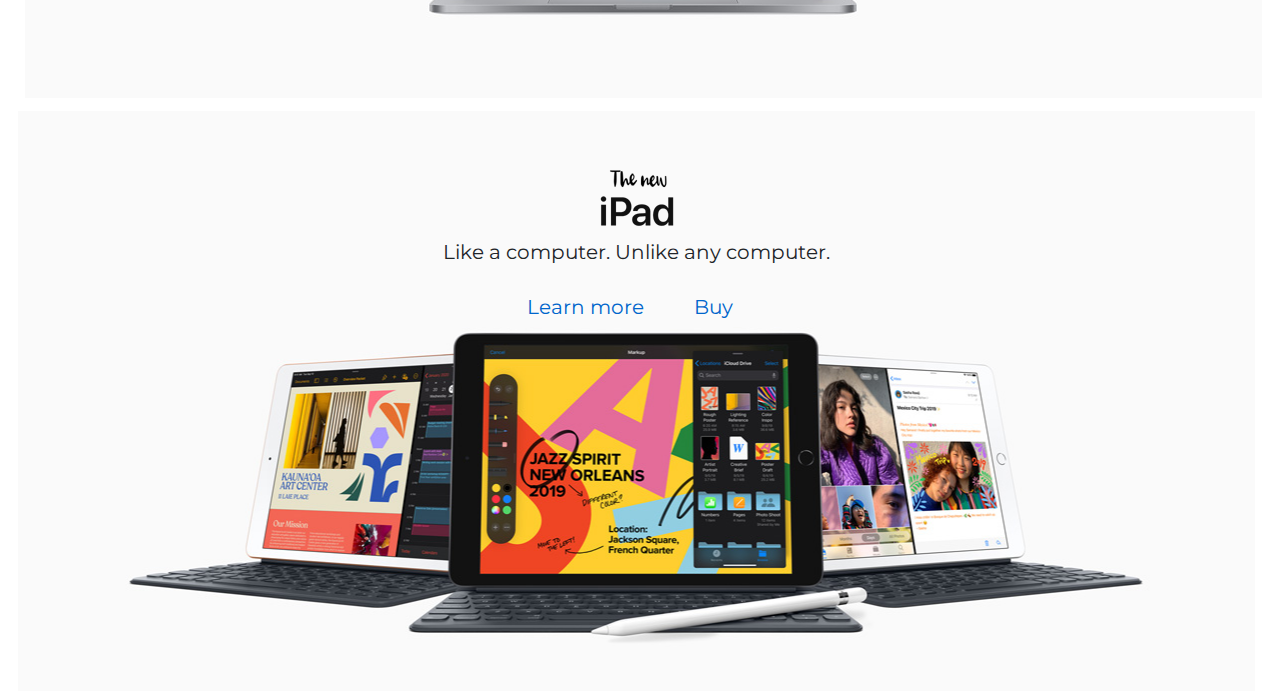
==== commit e668a733: "change" ====
--- a/applea/index.html
+++ b/applea/index.html
@@ -7,165 +7,264 @@
     <link rel="preconnect" href="https://fonts.googleapis.com">
 <link rel="preconnect" href="https://fonts.gstatic.com" crossorigin>
 <link href="https://fonts.googleapis.com/css2?family=Montserrat:ital,wght@0,100..900;1,100..900&display=swap" rel="stylesheet">
+<link href="https://cdn.jsdelivr.net/npm/bootstrap@5.3.3/dist/css/bootstrap.min.css" rel="stylesheet" integrity="sha384-QWTKZyjpPEjISv5WaRU9OFeRpok6YctnYmDr5pNlyT2bRjXh0JMhjY6hW+ALEwIH" crossorigin="anonymous">
+
     <link rel="stylesheet" href="css/index.css">
 
 </head>
 <body>
-    <div class="all-page">
-        <header class="all-header">
-            <div class="continer-header">
-                <div class="continer">
-                    <ul>
-                        <li class="logo">
-                            <a href="#"><img src="images/icons/logo.png" alt="apple"></a>
-                        </li>
-                        <li>
-                            <a href="#">mac</a>
-                        </li>
-                        <li>
-                            <a href="#">iphone</a>
-                        </li>
-                        <li>
-                            <a href="#">ipad</a>
-                        </li>
-                        <li>
-                            <a href="#">watch</a>
-                        </li>
-                        <li>
-                            <a href="#">tv</a>
-                        </li>
-                        <li>
-                            <a href="#">music</a>
-                        </li>
-                        <li>
-                            <a href="#">support</a>
-                        </li>
-                        <li class="search">
-                            <a href="#"><img src="images/icons/search-icon.png" alt="search"></a>
-                        </li>
-                        <li class="cart">
-                            <a href="#"><img src="images/icons/cart.png" alt="cart"></a>
-                        </li>
-                    </ul>
-                </div>
-            </div>
-
-        </header>
-		<section class="MacBook-page">
-			<div class="mackbook">
-		
-				<div class="macinch">
-					<p>16-inch model</p>
-				</div>
-				<div class="pro">
-					<h1>Macbook pro</h1>
-				</div>
-				<div class="macdescription">
-					<h2>The best for the brightest.</h2>
-				</div>
-				<div class="link">
+
+		<!-- Navbar content -->
+	
+	<nav class="navbar navbar-expand-lg bg-body-tertiary " data-bs-theme="dark">
+		<div class="container ">
+
+			<li class=" logo-link "><a href="/"><img src="images/icons/logo.png"></a></li>
+
+		 
+		   <div class="collapse navbar-collapse " id="navbarSupportedContent">
+			<ul class="navbar-nav me-auto mb-2 mb-lg-0 m">
+			 
+			  <li class="nav-item">
+				<a class="nav-link" href="#">Mac</a>
+			  </li>
+			  <li class="nav-item">
+				<a class="nav-link" href="#">iphone</a>
+			  </li>
+			  <li class="nav-item">
+				<a class="nav-link" href="#">ipad</a>
+			  </li>
+			  <li class="nav-item">
+				<a class="nav-link" href="#">watch</a>
+			  </li>
+			  <li class="nav-item">
+				<a class="nav-link" href="#">tv</a>
+			  </li>
+			  <li class="nav-item">
+				<a class="nav-link" href="#">music</a>
+			  </li>
+			  <li class="nav-item">
+				<a class="nav-link" href="#">Support</a>
+			  </li>
+			 
+			</ul>
+		
+		  </div> 
+		  <div class="d-flex justify-content-end ">
+		  <li class="search-link"><a href="/search/"><img src="images/icons/search-icon.png"></a></li>
+		  <li class="cart-link js"><a  href="/cart/"><img src="images/icons/cart.png"></a></li>
+		  <button class="navbar-toggler jst" type="button" data-bs-toggle="collapse" data-bs-target="#navbarSupportedContent" aria-controls="navbarSupportedContent" aria-expanded="false" aria-label="Toggle navigation">
+			<span class="navbar-toggler-icon"></span>
+		  </button>
+		</div>
+		</div>
+	  </nav>
+    
+	  
+<div class="container-fluid">
+	<section class="main-highlight-wrapper">
+		<div class="internal-wrapper"> 
+			<div class="model text-center">
+				16-inch model
+			</div>
+
+			<div class="product-title text-center">
+				MacBook Pro
+			</div>
+
+			<div class="brief-description text-center">
+				The best for the brightest.
+			</div>
+
+			<div class="links-wrapper text-center">
+				<ul>
 					<li><a href="">Learn more</a></li>
 					<li><a href="">Buy</a></li>
-				</div>
-				<div class="macimg">
-					<img src="images/home/macbook-pro.jpg" alt="">
-				</div>
-			</div>
-		</div>
-		<section class="iPhone-11page">
-			<div class="iphone">
-				<div class="iphone-11">
-					<h1>iPhone 11 Pro</h1>
-				</div>
-				<div class="description-iphone">
-					<h2>Pro cameras. Pro display. Pro performance.</h2>
-				</div>
-				<div class="money">
-					From $24.95/mo. or $599 with trade‑in.
-				</div>
-				<div class="link">
+				</ul> 
+			</div>
+
+			<div class="main-image-wrapper d-flex justify-content-center">
+				<img src="images/home/mac-laptop.jpg"/>
+			</div>
+
+		</div>
+	</section> 
+</div>
+<div class="container-fluid">
+	<section class="second-hightlight-wrapper text-center">
+		<div class="internal-wrapper text-center">
+			<div class="title-wraper text-center">
+				iPhone 11 Pro 
+			</div> 
+
+			<div class="description-wrapper text-center">
+				Pro cameras. Pro display. Pro performance.
+			</div>
+
+			<div class="price-wrapper text-center">
+				From $24.95/mo. or $599 with trade‑in.
+			</div>
+
+			<div class="links-wrapper text-center">
+				<ul>
 					<li><a href="">Learn more</a></li>
-					<li><a href="">Buy</a></li> 
-				</div>
-				
-			</div>
-		</div>
-		<section class="iPhone11many">
-			<div class="iphonefor">
-				<div class="iphone-11">
-					<h1>iPhone 11 </h1>
-				</div>
-				<div class="description-iphone">
-					<h2>Just the right amount of everything.</h2>
-				</div>
-				<div class="money">
-					From $16.62/mo. or $399 with trade‑in.
-				</div>
-				<div class="link">
+					<li><a href="">Buy</a></li>
+				</ul> 
+			</div>
+		</div>
+	</section>
+</div>
+<div class="container-fluid">
+	<section class="third-highlight-wrapper">
+		<div class="internal-wrapper">
+			<div class="title-wraper">
+				iPhone 11 
+			</div> 
+			<div class="description-wrapper">
+				Just the right amount of everything.
+			</div>
+			<div class="price-wrapper">
+				From $16.62/mo. or $399 with trade‑in.
+			</div>
+			<div class="links-wrapper">
+				<ul>
 					<li><a href="">Learn more</a></li>
-					<li><a href="">Buy</a></li> 
-				</div>
-				<!-- <div class="imgiphone">
-					<img src="images/home/iphone11-bg.jpg" alt="">
-				</div> -->
-			</div>
-		</div>
-		<section class="page4">
-			<div class="left-page">
-				<div class="logo-page4"></div>
-				<div class="paragraph"></div>
-				<div class="link"></div>
-			</div>
-			<div class="rigth-page">
-				<div class="logo-page4"></div>
-				<div class="paragraph"></div>
-				<div class="link"></div>
-			</div>
-
-		</div>
-		<section class="page5">
-			<div class="left-page5">
-				<div class="logo-page5"></div>
-				<div class="page5-img"></div>
-				<div class="link1"></div>
-			</div>
-			<div class="rigth-page5">
-				<div class="paragraph1"></div>
-				<div class="paragraph2"></div>
-				<div class="link"></div>
-			</div>
-
-		</div>
-		<section class="page6">
-			<section class="MacBook-page">
-				<!-- <div class="mackbook">
+					<li><a href="">Buy</a></li>
+				</ul> 
+			</div>
+		</div>
+	</section>
+</div>
+	<div class="container-fluid">
 			
-					<div class="macinch">
-						<p>16-inch model</p>
-					</div>
-					<div class="pro">
-						<h1>Macbook pro</h1>
-					</div>
-					<div class="macdescription">
-						<h2>The best for the brightest.</h2>
-					</div>
-					<div class="link">
-						<li><a href="">Learn more</a></li>
-						<li><a href="">Buy</a></li>
-					</div>
-					<div class="macimg">
-						<img src="images/home/macbook-pro.jpg" alt="">
-					</div>
-				</div> -->
-			</div>
-			<div class="rigth-page6">
-				<div class="logo-page4"></div>
-				<div class="paragraph"></div>
-				<div class="link"></div>
-			</div>
-
-		</div>
-        <footer class="footer-wrapper">
+		<section class="fourth-heghlight-wrapper">
+			<div class="left-side-wrapper">
+				<div class="top-logo-wrapper">
+					<div class="logo-wrapper">
+						<img src="images/icons/watch-series5-logo.png">
+					</div>
+				</div>
+				<div class="description-wraper">
+					With the new Always-On Retina display.<br>
+					You’ve never seen a watch like this.
+				</div>
+				<div class="links-wrapper">
+					<ul>
+						<li><a href="">Learn more</a></li>
+						<li><a href="">Buy</a></li>
+					</ul> 
+				</div>
+			</div>
+			<div class="right-side-wrapper">
+				<div class="top-logo-wrapper">
+					<div class="logo-wrapper">
+						<img src="images/icons/apple-card-logo.png">
+					</div>
+				</div>
+				<div class="description-wraper">
+					Get 3% Daily Cash on purchases from Apple using Apple Card.
+				</div>
+				<div class="links-wrapper">
+					<ul>
+						<li><a href="">Learn more</a></li>
+						<li><a href="">Buy</a></li>
+					</ul> 
+				</div>
+			</div>	
+		</section>
+	</div>
+	<div class="container-fluid">
+		<section class="fifth-heghlight-wrapper"> 
+			<div class="left-side-wrapper">
+				<div class="top-logo-wrapper">
+					<div class="logo-wrapper">
+						<img src="images/icons/apple-tv-logo.png">
+					</div>
+				</div>
+
+				<div class="tvshow-logo-wraper pb-5">
+					<img src="images/icons/servant-logo.png">
+				</div>
+
+				<div class="watch-more-wrapper">
+					<a href="#">Watch the trailer</a>
+				</div>
+			</div>
+			<div class="right-side-wrapper">
+				<div class="top-logo-wrapper">
+					<div class="logo-wrapper">
+						AirPods Pro
+					</div>
+				</div>
+
+				<div class="description-wraper">
+					Magic like you’ve never heard.
+				</div>
+
+				<div class="links-wrapper">
+					<ul>
+						<li><a href="">Learn more</a></li>
+						<li><a href="">Buy</a></li>
+					</ul> 
+				</div>
+			</div>	
+		</section>
+		<section class="sixth-heghlight-wrapper"> 
+			<div class="left-side-wrapper">
+				<div class="model">
+					16-inch model
+				</div>
+
+				<div class="product-title-small">
+					MacBook Pro
+				</div>
+
+				<div class="description-wraper">
+					The best for the brightest.
+				</div>
+
+				<div class="links-wrapper">
+					<ul>
+						<li><a href="">Learn more</a></li>
+						<li><a href="">Buy</a></li>
+					</ul> 
+				</div>
+			</div>
+			<div class="right-side-wrapper">
+				<div class="top-logo-wrapper">
+					<div class="logo-wrapper">
+						<img src="images/icons/new-ipad-logo.png">
+					</div>
+				</div>
+
+				<div class="description-wraper">
+					Like a computer. Unlike any computer.
+				</div>
+
+				<div class="links-wrapper">
+					<ul>
+						<li><a href="">Learn more</a></li>
+						<li><a href="">Buy</a></li>
+					</ul> 
+				</div>
+			</div>	
+		</section>
+	</div>
+<!-- 
+		
+
+
+
+
+		
+		
+		
+
+
+
+
+
+		<footer class="footer-wrapper">
 			<div class="internal-wrapper"> 
 				<div class="upper-text-container">
 					1. Trade In: Trade‑in values vary. iPhone 11 and iPhone 11 Pro promotional pricing is after trade‑in of iPhone 8 Plus and iPhone X in good condition. Additional trade‑in values require purchase of a new iPhone, subject to availability and limits. Must be at least 18. Apple or its trade-in partners reserve the right to refuse or limit any Trade In transaction for any reason. In‑store trade‑in requires presentation of a valid, government-issued photo ID (local law may require saving this information). Sales tax may be assessed on full value of new iPhone. Additional terms from Apple or Apple’s trade-in partners may apply. Monthly pricing: Available to qualified customers and requires 0% APR, 24‑month installment loan with Citizens One, and iPhone activation with AT&T, Sprint, T‑Mobile, or Verizon. <a href="#"> Full terms apply</a>.
@@ -286,11 +385,10 @@
 					</div>
 				</div>
 			</div>
-		</footer> 
-  
-       
-    </div>
-
-   
+		</footer>  -->
+	</div>
+
+
 </body>
+<script src="https://cdn.jsdelivr.net/npm/bootstrap@5.3.3/dist/js/bootstrap.bundle.min.js" integrity="sha384-YvpcrYf0tY3lHB60NNkmXc5s9fDVZLESaAA55NDzOxhy9GkcIdslK1eN7N6jIeHz" crossorigin="anonymous"></script>
 </html>--- a/applea/css/index.css
+++ b/applea/css/index.css
@@ -1,77 +1,61 @@
-*{
-    padding: 0;
-    margin: 0;
-    
+* {
+	margin: 0;
+	padding: 0;
 }
-img{
-    max-width: 100%;
+img {
+	max-width: 100%;
 }
-/* header */
-.continer-header ul li a{
-    text-decoration: none;
-    color: #fff;
-}
-.continer-header ul{
-    display: flex;
-    justify-content: space-between;
-  
-}
-.continer{
-    text-decoration: none;
-}
-.continer-header img{
-    width: 18px;
+body {
+	font-size: 20px; 
+	font-family: 'Montserrat', sans-serif;
 }
 
-.continer-header{
-    width: 980px;
-    margin: auto;
-padding-top: 10px;
-/* margin-left: 125px; */
-background-color: black;
-  /* width: 80%; */
-  height: 55px;
+/* Header Style */
+
+.logo-link, .search-link, .cart-link {
+	width: 18px;	
+	display: block;
+ 
 }
-.all-header{
-    background-color: black;
+
+.js{
+    margin-left: 30px;
 }
-.link li{
-    list-style: none;
+.links-wrapper ul {
+	list-style: none;
 }
-.link li a{
-    display: inline-block;
-    /* display: flex; */
-    text-decoration: none;
-    /* justify-content: space-between; */
+.model {
+	font-size: .85em;
 }
-/* 2nd page */
-.MacBook-page{
-    background-color: white;
-    display: flex;
-    justify-content: center;
-    margin-bottom: 5px;
-    
-    height: 700px;
+.product-title {
+	font-weight: 700;
+	font-size: 56px;
 }
-.mackbook{
-    width: 980px;
-    font-size: 1em;
-    margin: auto;
-    /* height: 410px; */
-    background-color: white;
-    
+.brief-description {
+	font-size: 2em;
 }
-.macinch,.pro,.macdescription,.link,.macimg{
-    /* font-size:xx-large;
-    padding-bottom: 5px; */
-    text-align: center;
+.links-wrapper {
+	padding: 15px 0;
 }
-/* page3 */
-.iPhone-11page{
-    background-color: black;
+.links-wrapper ul li {
+	display: inline-block;
+	padding-right: 20px;
 }
-.iphone{
-    background-image: url("../images/home/iphone11-pro-bg.jpg");
+.links-wrapper ul li a {
+	color: #06c;
+	text-decoration: none;
+}
+.links-wrapper ul li a:hover {
+	color: #000;
+}
+.links-wrapper ul li a:after {
+    font-family: "FontAwesome";
+    font-weight: 900;
+    content: "\f105";
+    padding-left: 10px;
+  }
+  .second-hightlight-wrapper {
+	background-image: url("../images/home/iphone11-pro-bg.jpg");
 	height: 580px;
 	background-position: center;
 	background-repeat: no-repeat;
@@ -79,261 +63,96 @@
 	text-align: center;
 	padding: 65px 20px;
 	color: #fff;
-
 }
-.iphone-11,.description-iphone,.money,.link{
-    font-size:xx-large;
-    padding-bottom: 5px;
-    text-align: center;
-  
+.title-wraper {
+	font-weight: 600;
+	font-size: 56px;	
 }
-.iphoneimg img{
-    width: 100%;
-    
+.description-wrapper {
+	font-size: 26px;
+	padding: 10px 0;
 }
-.iPhone11many{
-    background-color: beige;
-    color: black;
+.price-wrapper {
+	color: #86868b; 
+	font-size: 0.85em;
 }
-.iPhone11many{
-    background-image: url("../images/home/iphone11-bg.jpg");
-	/* height: 580px; */
+.third-highlight-wrapper {
+	background-image: url("../images/home/iphone11-bg.jpg");
+	height: 580px;
 	background-position: center;
 	background-repeat: no-repeat;
-  background-size: cover;
+	background-size: cover;
 	text-align: center;
 	padding: 65px 20px;
-	color: black;
-    margin-bottom: 25px;
-
 }
-/* page 4 */
-.watchandcard{
-    display: flex;
-    justify-content: space-between;
-}
-.applewatch{
-    /* padding: 15px; */
-    background-image: url("../images/home/watch-series-5.jpg");
-	height: 900px;
+.left-side-wrapper {
+	height: 580px;
 	background-position: center;
 	background-repeat: no-repeat;
-  background-size: cover;
-	width: 47%;
-
-    margin: auto;
- 
-	padding: 65px 20px;
-	color: black;
+	background-size: cover;
+	text-align: center;
+	
+	margin: 1% 0.5% 0% 1%; 
+	padding-top: 54px;
 }
-.watch0{
-    text-align: center;
-    
+.fourth-heghlight-wrapper .left-side-wrapper {
+	background-image:  url("../images/home/watch-series-5.jpg"); 
 }
-.applecard{
-    background-image: url("../images/home/apple-card.jpg");
-	height: 900px;
+.right-side-wrapper {
+	height: 580px;
 	background-position: center;
 	background-repeat: no-repeat;
-  background-size: cover;
-
-  width: 47%;
-  margin: auto;
-	padding: 65px 20px;
-	color: black;
+	background-size: cover;
+	text-align: center;	
+	
+	margin: 1% 1% 0% 0.5%; 
+	padding-top: 54px;
 }
-.card1{
-    text-align: center;
+.fourth-heghlight-wrapper .right-side-wrapper {
+	background-image:  url("../images/home/apple-card.jpg"); 
 }
-/* page4 */
-.tvandairpod{
-
-    display: flex;
-    -webkit-box-pack: justify;
-    justify-content: space-between;
+.description-wraper {
+	max-width: 430px;
+	margin: 0 auto;
+	padding: 10px; 
 }
-.tv{
-    background-image: url("../images/home/apple-tv-background.jpg");
-	height: 526px;
-	background-position: center;
-	background-repeat: no-repeat;
-  background-size: cover;
-
-  width: 53%;
- 
-	padding: 65px 20px;
-	color: black;
+.fifth-heghlight-wrapper .left-side-wrapper {
+	background-image:  url("../images/home/apple-tv-background.jpg"); 
 }
-.airpod{
-    background-image: url("../images/home/air-pods.jpg");
-	height: 526px;
-	background-position: center;
-	background-repeat: no-repeat;
-  background-size: cover;
- background-color: black;
-height: 560px;
-  width: 42%;
- 
-
-	color:white;
+.fifth-heghlight-wrapper .right-side-wrapper {
+	background-image:  url("../images/home/air-pods.jpg"); 
+	color: #fff; 
+	background-size: initial;
+	background-color: #040404;
+	background-position: bottom;
 }
-/* for footer */
-/* .footer-wrapper{
-    color: rgb(98, 95, 95);
-    background-color: rgb(229, 229, 229);
+.logo-wrapper {
+	font-size: 40px;
+	font-weight: bold;
 }
-
-.footer-links-wrapper{
-    display: flex;
-    justify-content: space-between;
-  
-   
+.tvshow-logo-wraper {
+	padding: 180px 0 200px;
 }
-.footer-links-wrapper ul {
-    list-style: none;
+.watch-more-wrapper a {
+	text-decoration: none;
+	font-size: 0.85em;
 }
-
-.footer-links-wrapper ul a{
-text-decoration: none;
-color: rgb(98, 95, 95);
-
+.watch-more-wrapper a:after {
+  font-family: "FontAwesome";
+  font-weight: 900;
+  content: "\f144";
+  padding-left: 15px;
 }
-.footer-links-wrapper h3{
-    color: black;
+.sixth-heghlight-wrapper .left-side-wrapper {
+	background-image:  url("../images/home/macbook-pro.jpg"); 
+	background-size: initial;
+	background-color: #fafafa;
+	background-position: bottom;
 }
-.footer-links-wrapper a:hover {
-	text-decoration: underline;
+.sixth-heghlight-wrapper .right-side-wrapper {
+	background-image:  url("../images/home/new-ipad.jpg"); 
 }
-.copyright-wrapper{
-    
-}
-.copyright-wrapper ul{
-    display: flex;
-
-    border-left:2px ;
-    border-color: aquamarine;
-}
-.copyright-wrapper ul a{
-    text-decoration: none;
-    color: rgb(98, 95, 95);
-
-} */
- 
-footer-wrapper {
-    background-color: #f5f5f7;
-    color: #1d1d1f;
-    font-size: .65em;
-  }
-  .upper-text-container {
-    border-bottom: 1px solid #d2d2d7;
-    color: #86868b;
-    padding: 17px 0 20px;
-  }
-  .upper-text-container a {
-      text-decoration: none;
-      color: #515154; 
-  }
-  .upper-text-container a:hover {
-      text-decoration: underline;
-  }
-  .footer-links-wrapper {
-      display: flex;
-    -webkit-box-pack: justify;
-    justify-content: space-between;
-    padding-top: 20px;
-  }
-  .footer-wrapper ul {
-      list-style: none;
-      padding-bottom: 20px;
-  }
-  .footer-wrapper ul li{
-      padding: 5px 0;
-      font-size: 0.9em;
-  }
-  .footer-links-wrapper a {
-      color: #515154;
-      text-decoration: none;
-  }
-  .footer-links-wrapper a:hover {
-      text-decoration: underline;
-  }
-  .footer-links-wrapper h3 {
-      font-size: 12px;
-      font-weight: 600;
-  }
-  .my-apple-wrapper {
-      border-bottom: 1px solid #d2d2d7;
-      padding-bottom: 10px;
-      margin-bottom: 10px; 
-  }
-  
-  
-  .footer-links-terms ul li {
-    display: inline-block;
-    padding: 0 5px;
-    border-right: 1px solid #ccc;
-  }
-  .footer-links-terms ul li:last-child {
-      border-right: 0px;
-  }
-  .footer-links-terms ul li a {
-      text-decoration: none;
-      color: #515154;
-  }
-  .footer-links-terms ul li a:hover {
-      text-decoration: underline;
-  }
-  /* .footer-country {
-      display: inline-block;
-  } */
-  .flag-wrapper {
-      display: inline-block;
-      vertical-align: middle;
-  }
-  .footer-country-name{
-      display: inline-block;
-      vertical-align: top;
-  }
-  
-  /* Main Highlight */
-   .main-highlight-wrapper {
-      background: #fafafa;
-      text-align: center;
-      padding: 25px 0;
-  }
-  .links-wrapper ul {
-      list-style: none;
-  }
-  .model {
-      font-size: .85em;
-  }
-  .product-title {
-      font-weight: 700;
-      font-size: 56px;
-  }
-  .brief-description {
-      font-size: 2em;
-  }
-  .links-wrapper {
-      padding: 15px 0;
-  }
-  .links-wrapper ul li {
-      display: inline-block;
-      padding-right: 20px;
-  }
-  .links-wrapper ul li a {
-      color: #06c;
-      text-decoration: none;
-  }
-  .links-wrapper ul li a:hover {
-      color: #000;
-  }
-  .links-wrapper ul li a:after {
-    font-family: "FontAwesome";
-    font-weight: 900;
-    content: "\f105";
-    padding-left: 10px;
-  } 
-  
-
-
+.product-title-small {
+	font-weight: 700;
+	font-size: 45px;
+}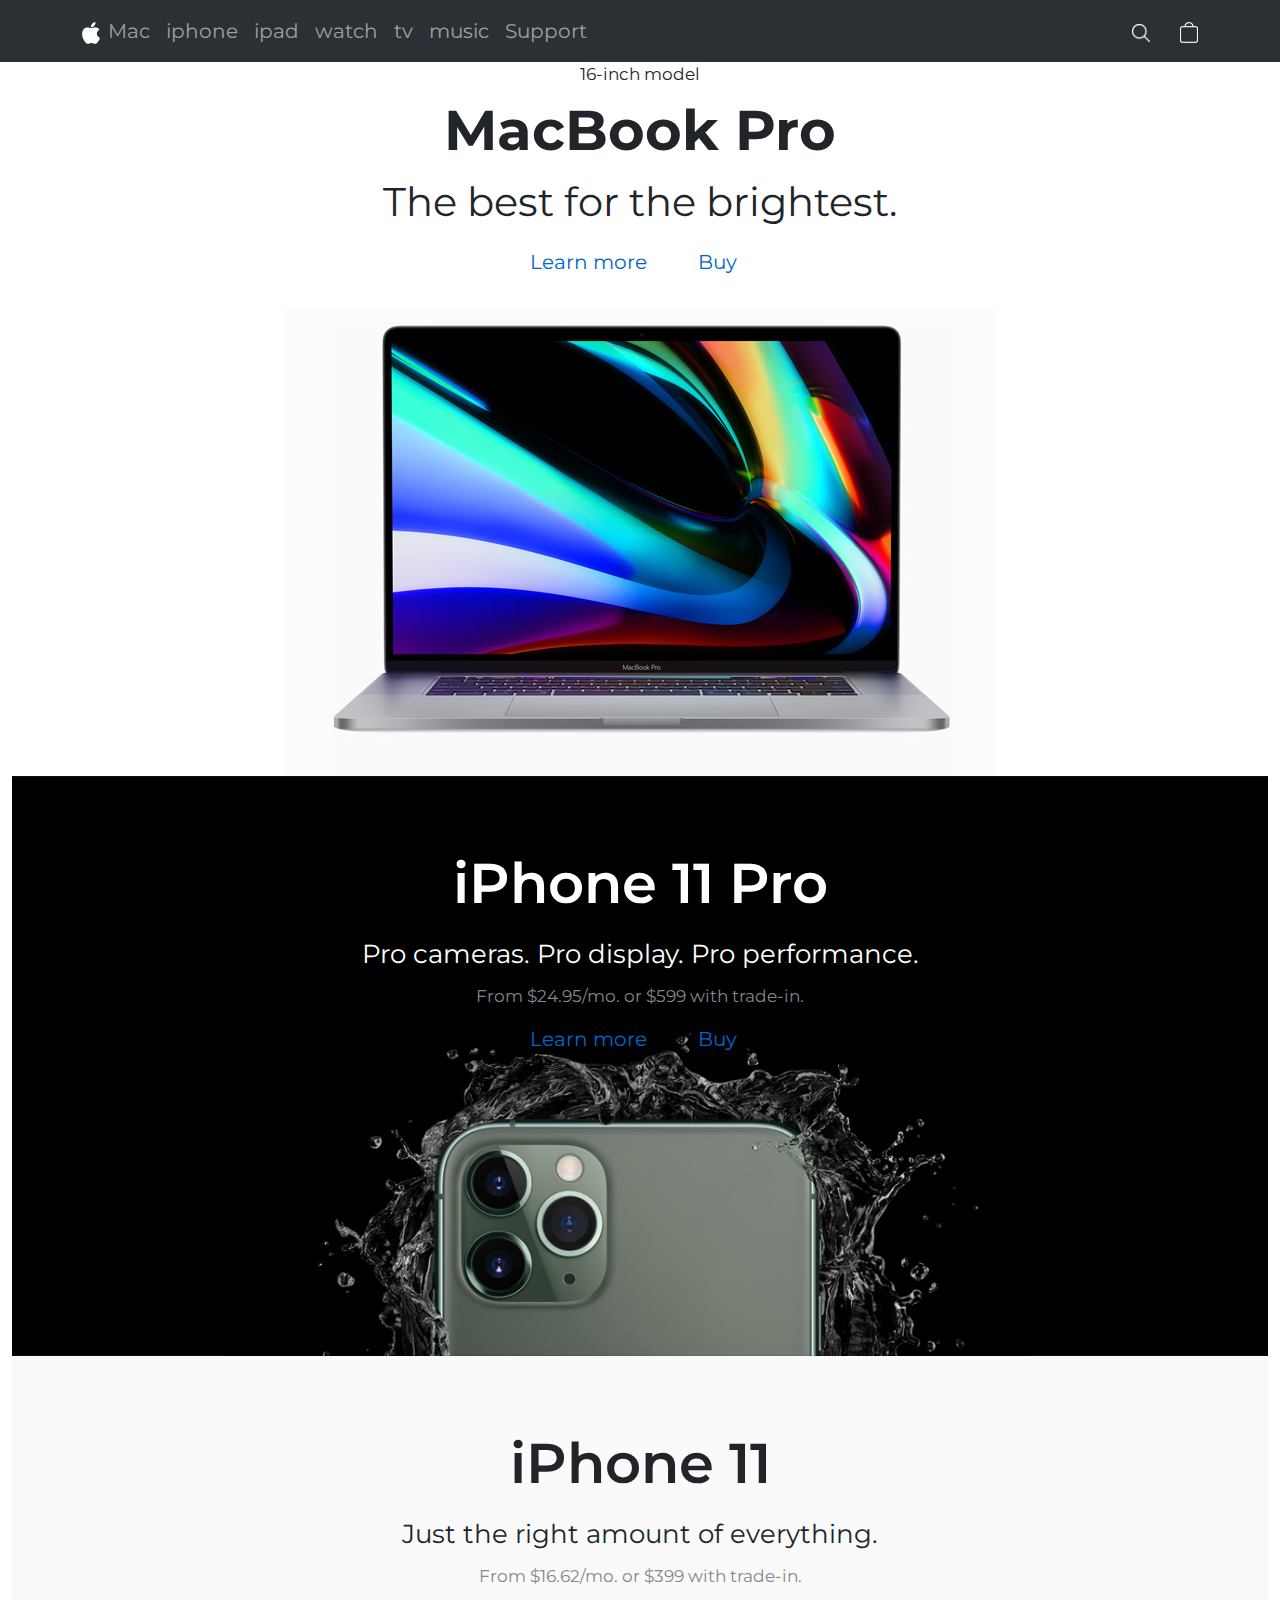
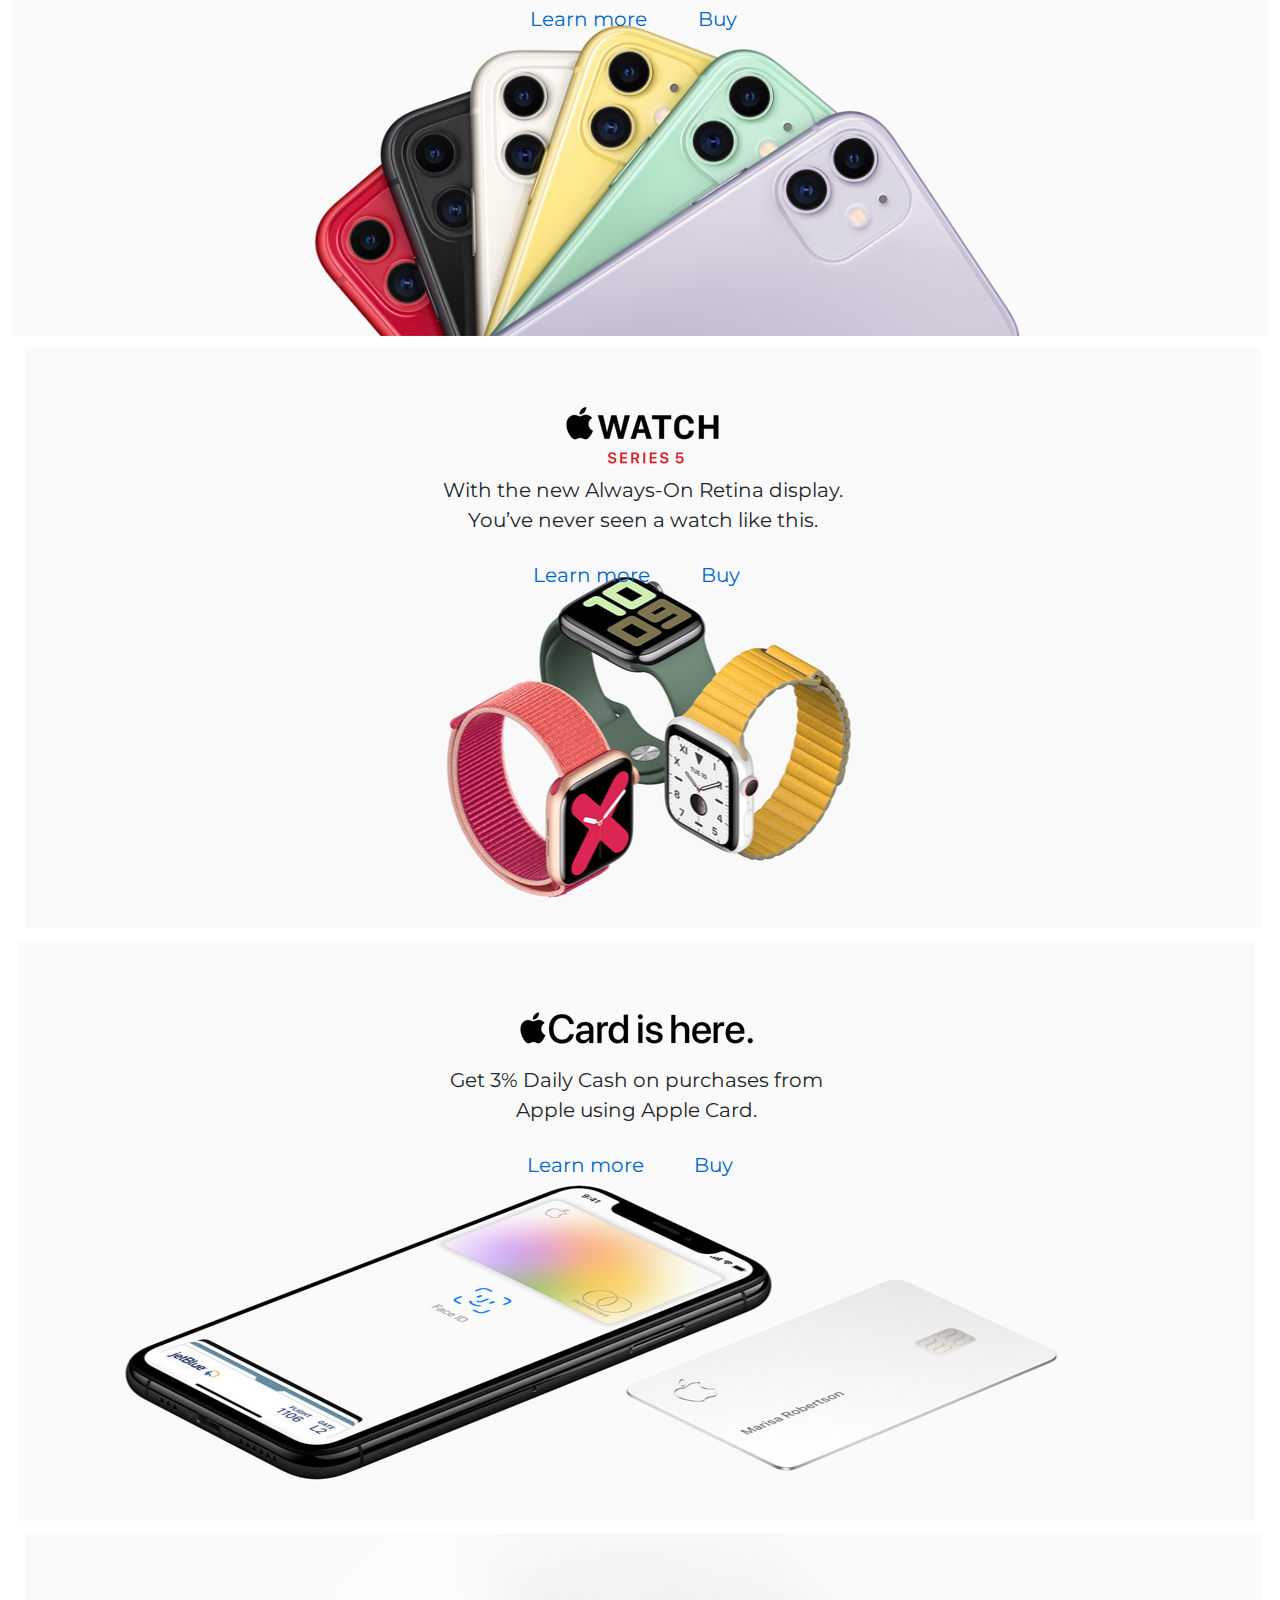
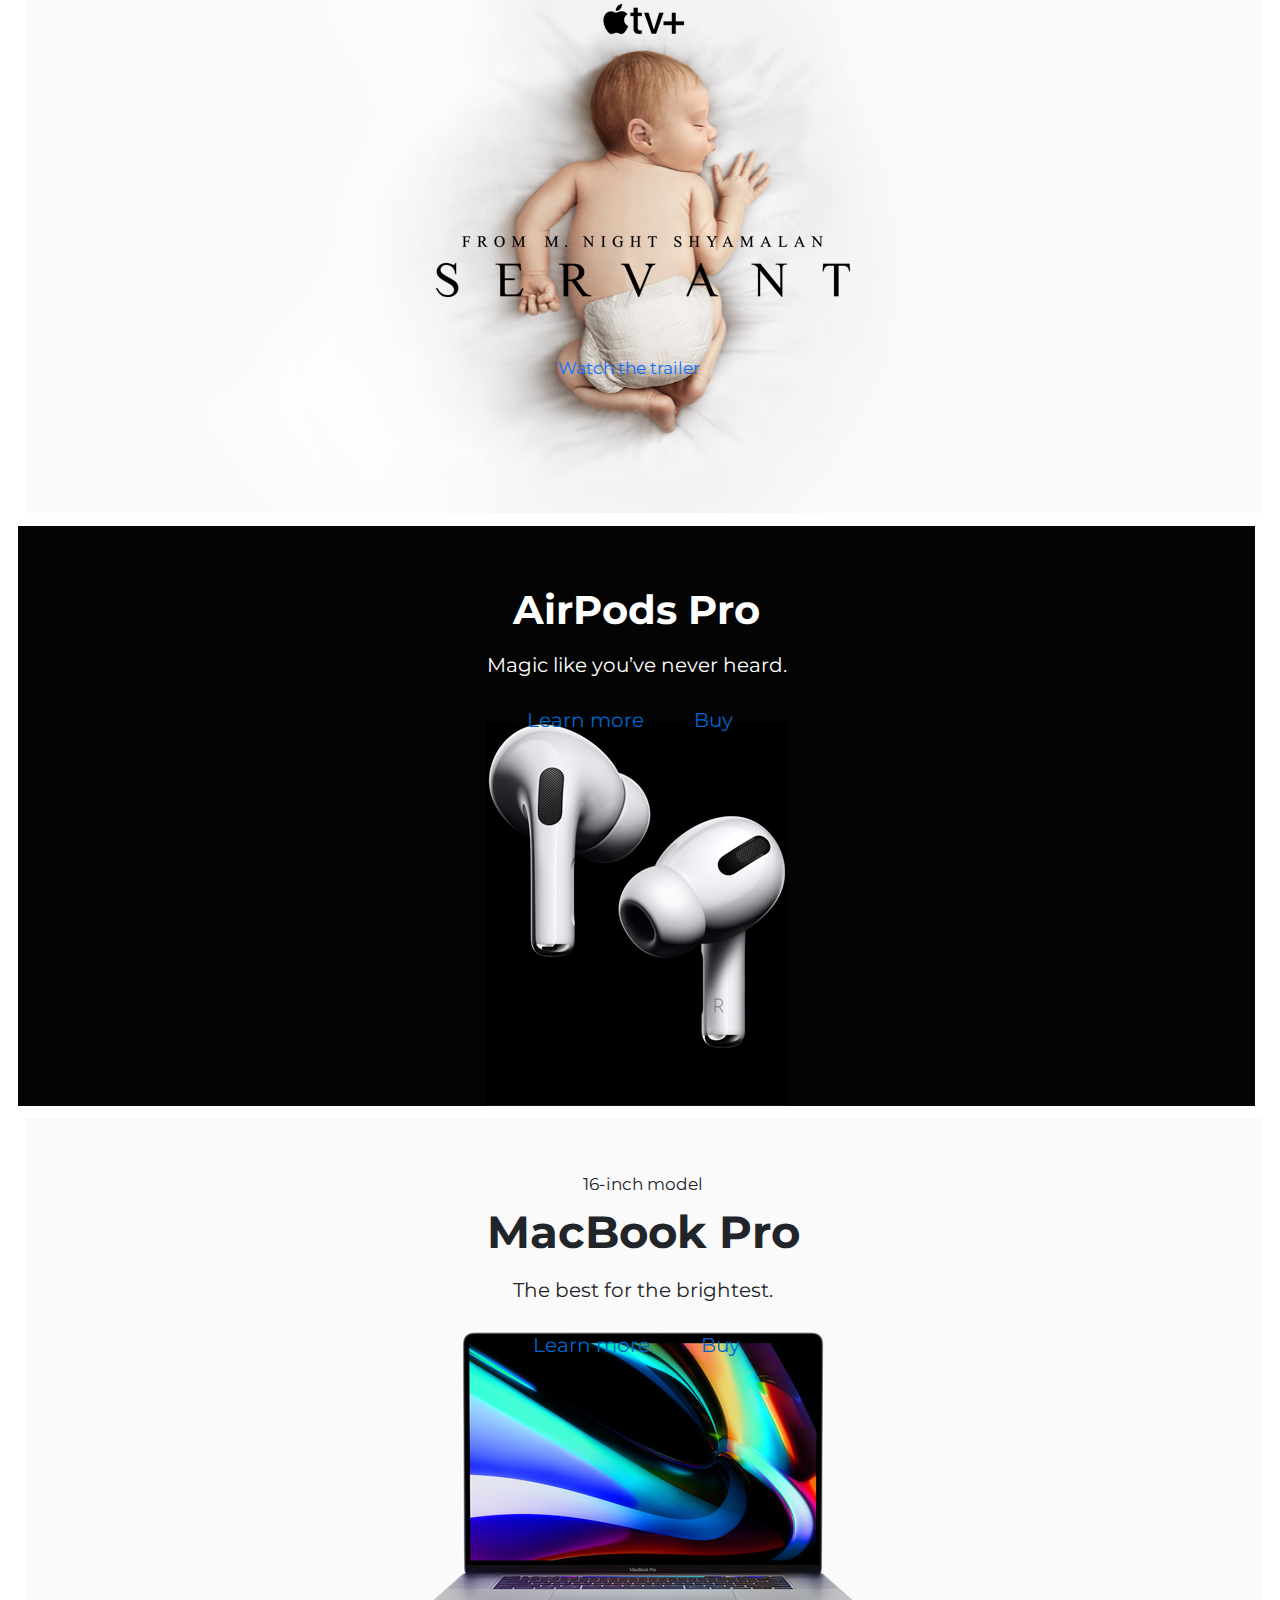
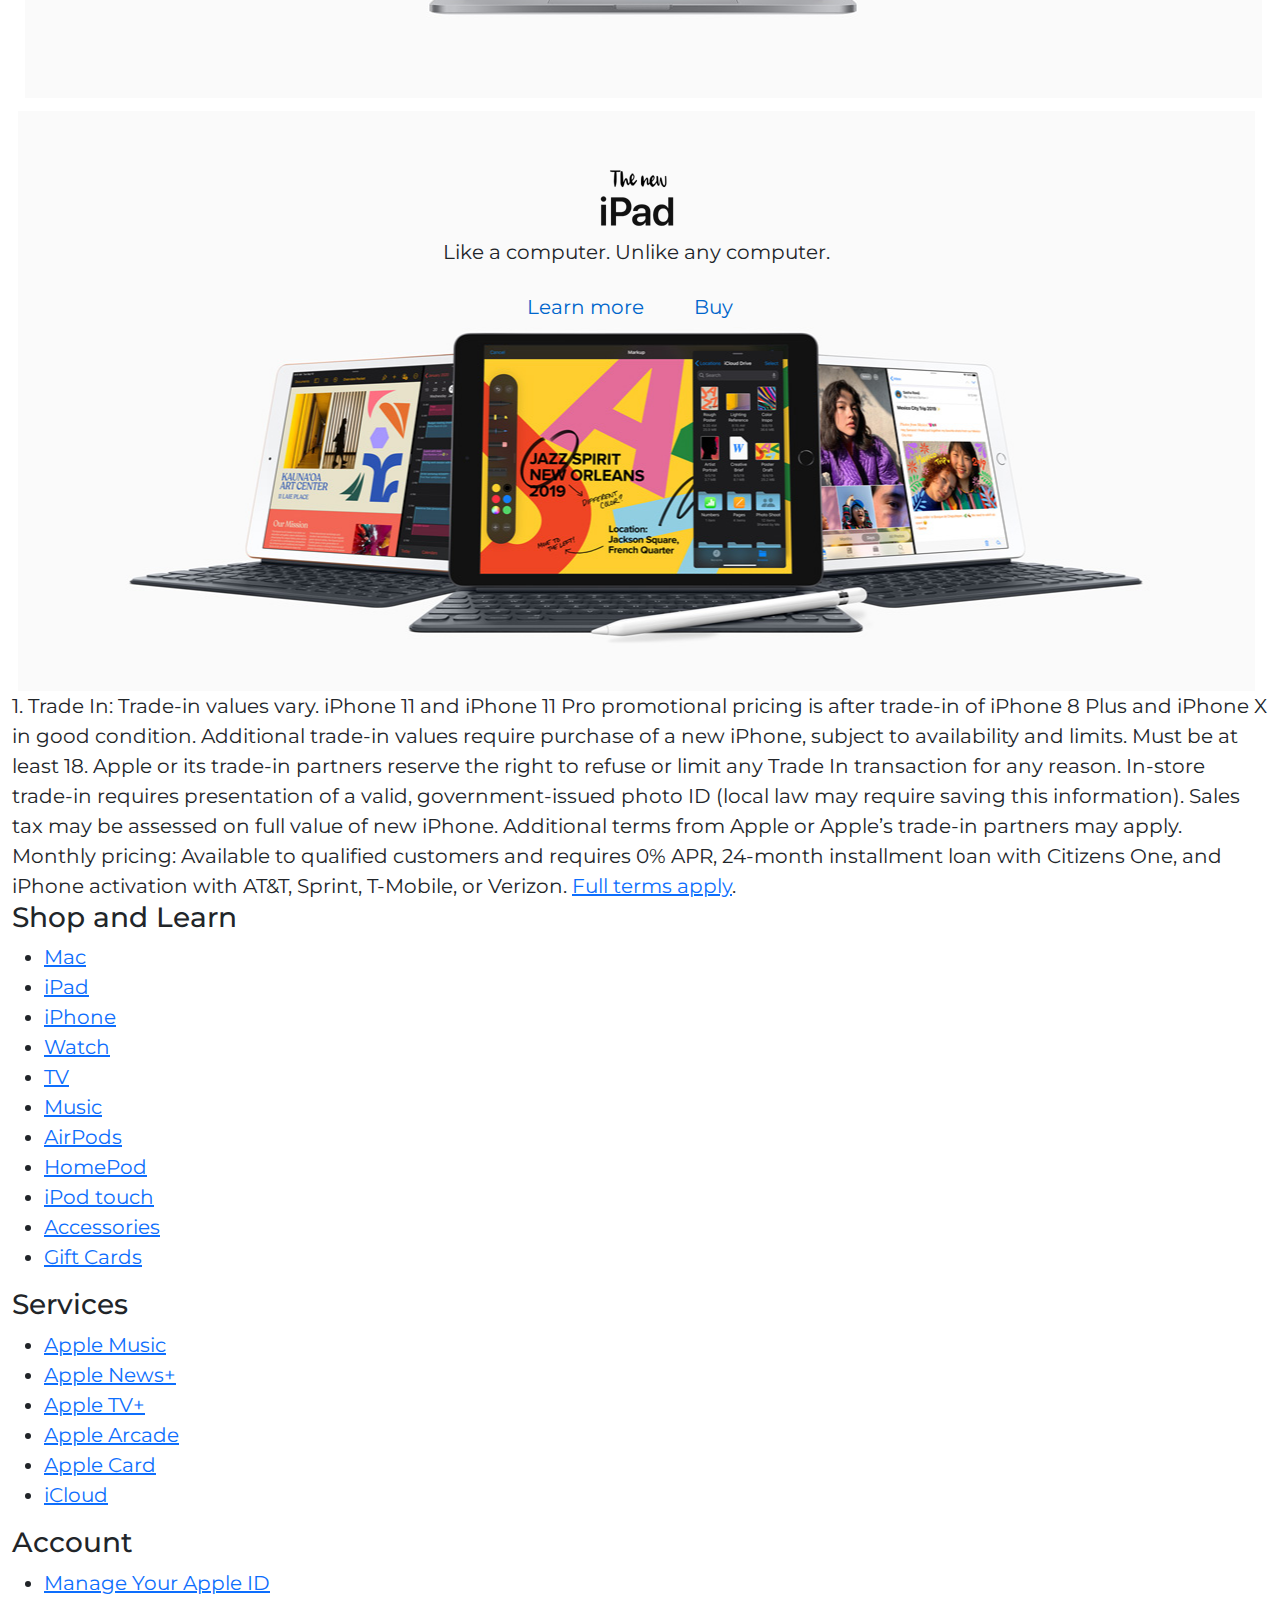
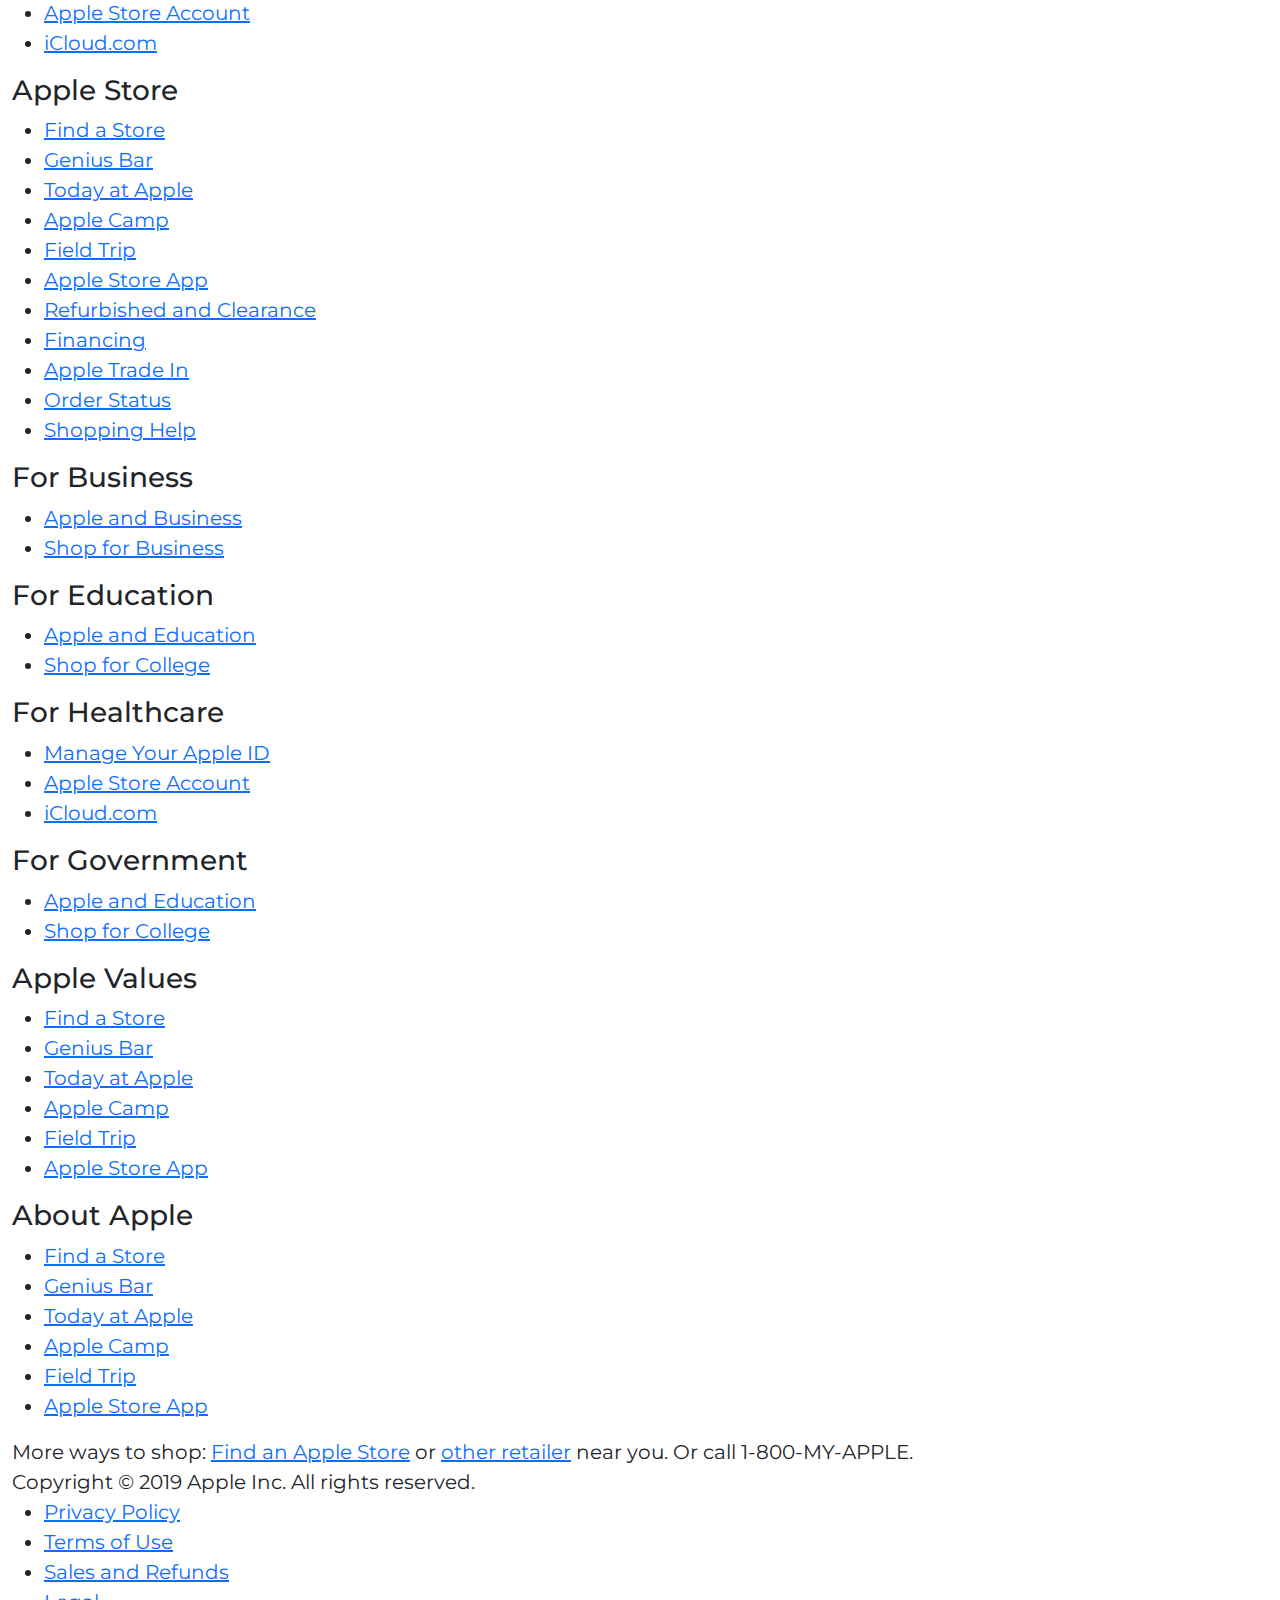
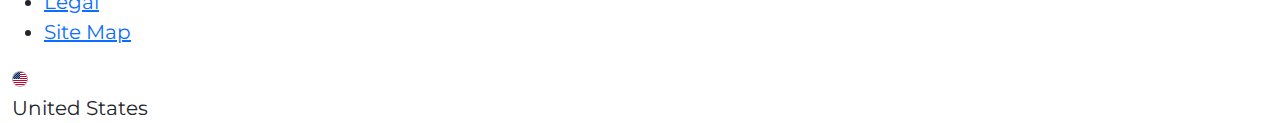
==== commit 05d57b10: "some change" ====
--- a/applea/index.html
+++ b/applea/index.html
@@ -250,20 +250,7 @@
 			</div>	
 		</section>
 	</div>
-<!-- 
-		
-
-
-
-
-		
-		
-		
-
-
-
-
-
+	<div class="container-fluid">
 		<footer class="footer-wrapper">
 			<div class="internal-wrapper"> 
 				<div class="upper-text-container">
@@ -385,7 +372,23 @@
 					</div>
 				</div>
 			</div>
-		</footer>  -->
+		</footer> 
+	</div>
+<!-- 
+		
+
+
+
+
+		
+		
+		
+
+
+
+
+
+		 -->
 	</div>
 
 
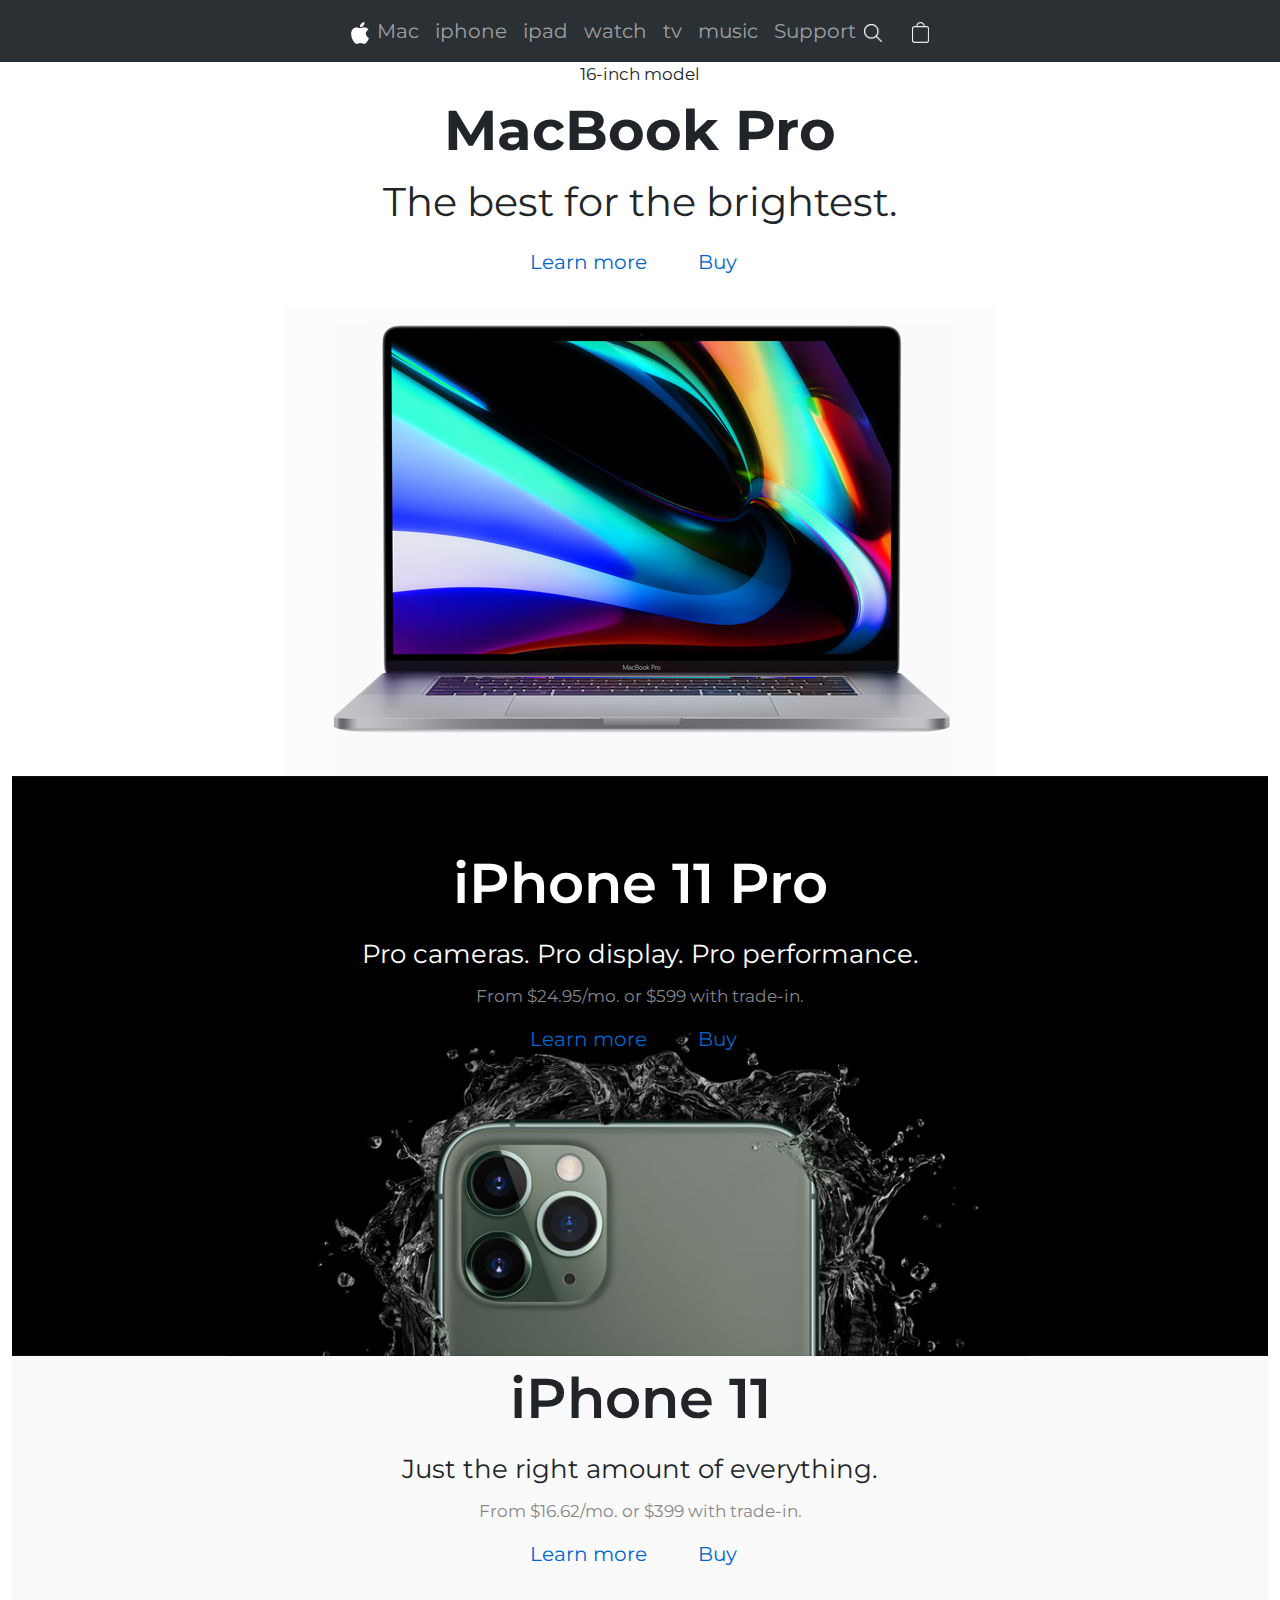
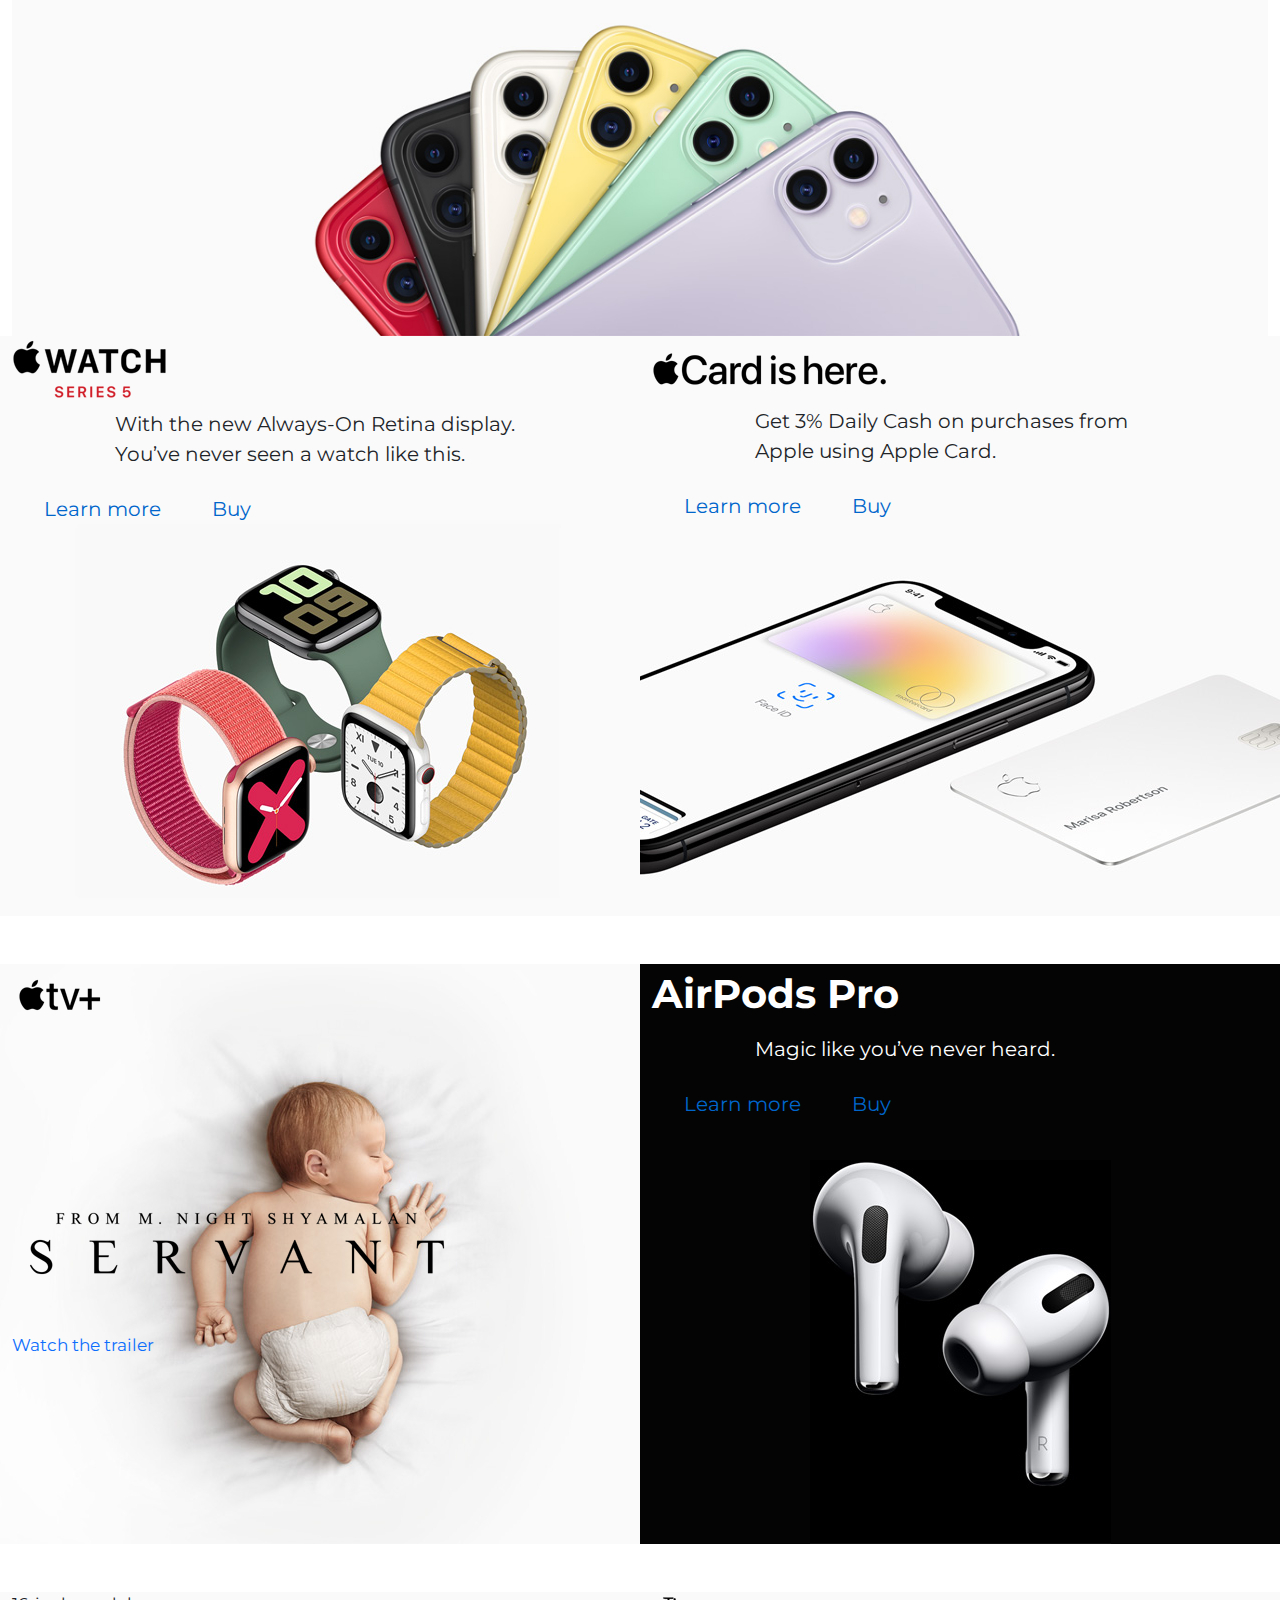
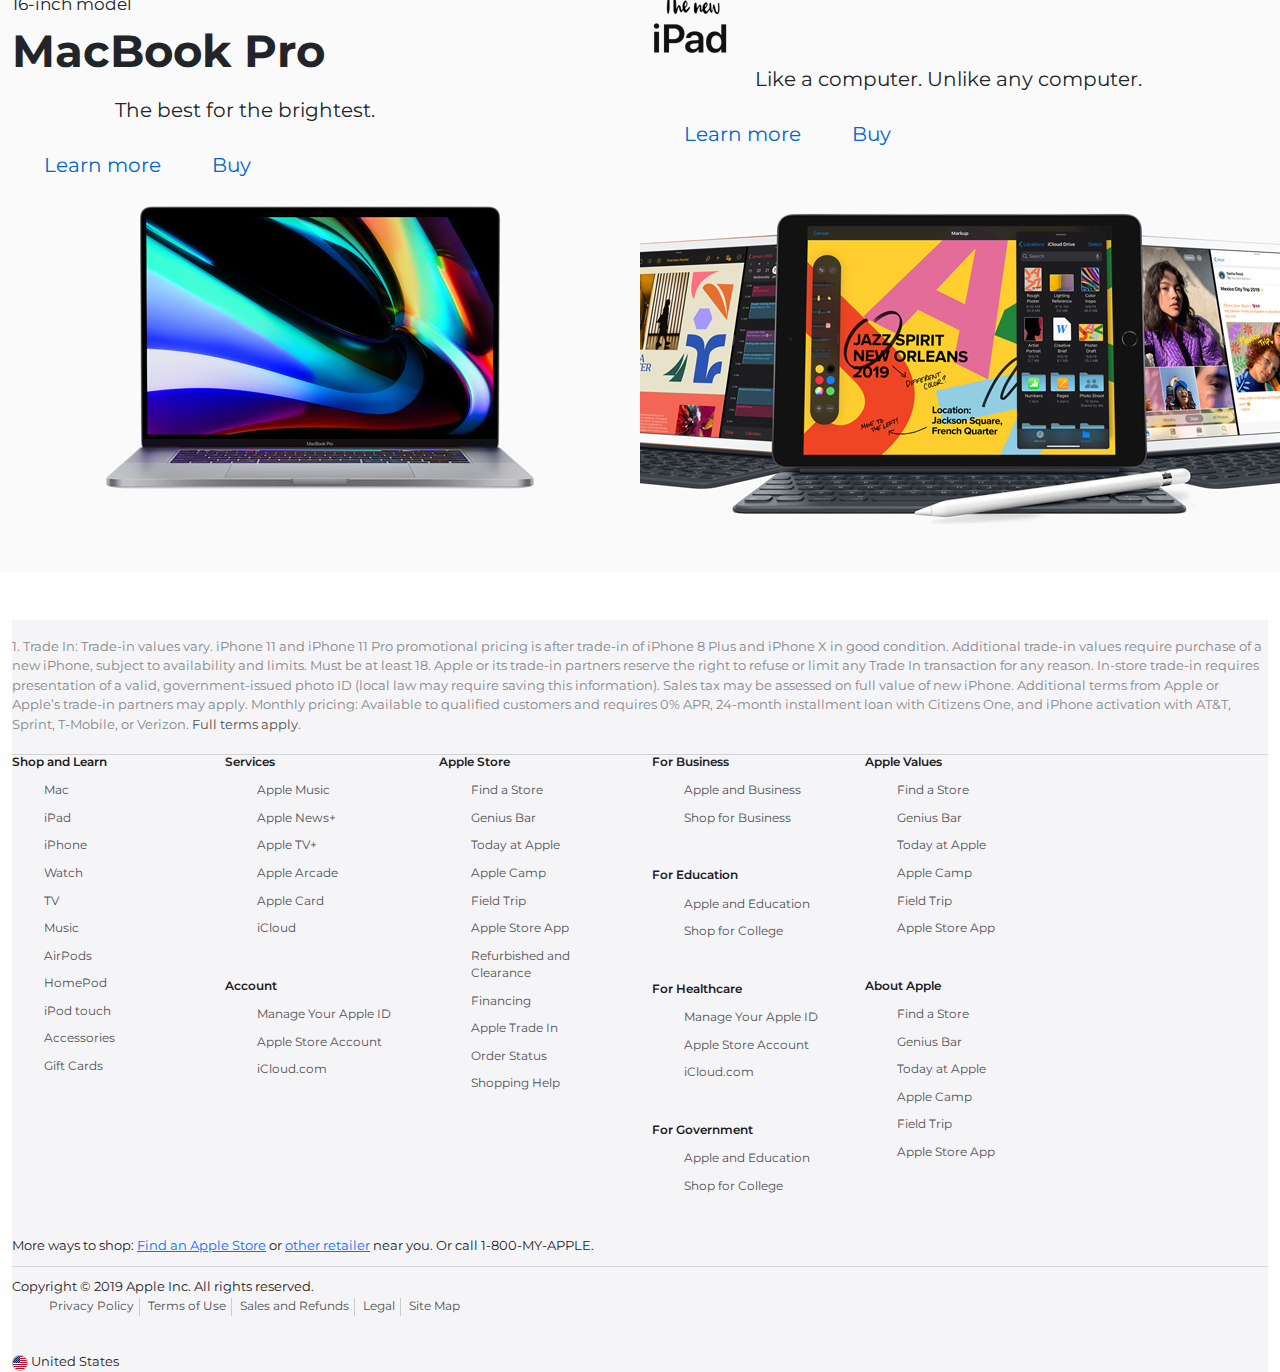
==== commit 0b14e02c: "change" ====
--- a/applea/index.html
+++ b/applea/index.html
@@ -17,7 +17,7 @@
 		<!-- Navbar content -->
 	
 	<nav class="navbar navbar-expand-lg bg-body-tertiary " data-bs-theme="dark">
-		<div class="container ">
+		<div class="container col-md-auto">
 
 			<li class=" logo-link "><a href="/"><img src="images/icons/logo.png"></a></li>
 
@@ -137,8 +137,8 @@
 </div>
 	<div class="container-fluid">
 			
-		<section class="fourth-heghlight-wrapper">
-			<div class="left-side-wrapper">
+		<section class="fourth-heghlight-wrapper row">
+			<div class="left-side-wrapper mb-5 col-md-6 ">
 				<div class="top-logo-wrapper">
 					<div class="logo-wrapper">
 						<img src="images/icons/watch-series5-logo.png">
@@ -155,7 +155,7 @@
 					</ul> 
 				</div>
 			</div>
-			<div class="right-side-wrapper">
+			<div class="right-side-wrapper mb-5 col-md-6">
 				<div class="top-logo-wrapper">
 					<div class="logo-wrapper">
 						<img src="images/icons/apple-card-logo.png">
@@ -173,9 +173,9 @@
 			</div>	
 		</section>
 	</div>
-	<div class="container-fluid">
-		<section class="fifth-heghlight-wrapper"> 
-			<div class="left-side-wrapper">
+	<div class="container-fluid  ">
+		<section class="fifth-heghlight-wrapper row"> 
+			<div class="left-side-wrapper mb-5 col-md-6">
 				<div class="top-logo-wrapper">
 					<div class="logo-wrapper">
 						<img src="images/icons/apple-tv-logo.png">
@@ -190,7 +190,7 @@
 					<a href="#">Watch the trailer</a>
 				</div>
 			</div>
-			<div class="right-side-wrapper">
+			<div class="right-side-wrapper mb-5 col-md-6 ">
 				<div class="top-logo-wrapper">
 					<div class="logo-wrapper">
 						AirPods Pro
@@ -209,8 +209,8 @@
 				</div>
 			</div>	
 		</section>
-		<section class="sixth-heghlight-wrapper"> 
-			<div class="left-side-wrapper">
+		<section class="sixth-heghlight-wrapper row"> 
+			<div class="left-side-wrapper  mb-5 col-md-6 ">
 				<div class="model">
 					16-inch model
 				</div>
@@ -230,7 +230,7 @@
 					</ul> 
 				</div>
 			</div>
-			<div class="right-side-wrapper">
+			<div class="right-side-wrapper  mb-5 col-md-6 ">
 				<div class="top-logo-wrapper">
 					<div class="logo-wrapper">
 						<img src="images/icons/new-ipad-logo.png">
@@ -256,8 +256,8 @@
 				<div class="upper-text-container">
 					1. Trade In: Trade‑in values vary. iPhone 11 and iPhone 11 Pro promotional pricing is after trade‑in of iPhone 8 Plus and iPhone X in good condition. Additional trade‑in values require purchase of a new iPhone, subject to availability and limits. Must be at least 18. Apple or its trade-in partners reserve the right to refuse or limit any Trade In transaction for any reason. In‑store trade‑in requires presentation of a valid, government-issued photo ID (local law may require saving this information). Sales tax may be assessed on full value of new iPhone. Additional terms from Apple or Apple’s trade-in partners may apply. Monthly pricing: Available to qualified customers and requires 0% APR, 24‑month installment loan with Citizens One, and iPhone activation with AT&T, Sprint, T‑Mobile, or Verizon. <a href="#"> Full terms apply</a>.
 				</div>
-				<div class="footer-links-wrapper"> 
-					<div class="links-wrapper-1">
+				<div class="footer-links-wrapper row"> 
+					<div class="links-wrapper-1 col-md-2" >
 						<h3>Shop and Learn</h3>
 						<ul>
 							<li><a href="#">Mac</a></li>
@@ -273,7 +273,7 @@
 							<li><a href="#">Gift Cards</a></li>
 						</ul>
 					</div> 
-					<div class="links-wrapper-2">
+					<div class="links-wrapper-2 col-md-2">
 						<h3>Services</h3>
 						<ul>
 							<li><a href="#">Apple Music</a></li>
@@ -290,7 +290,7 @@
 							<li><a href="#">iCloud.com</a></li>
 						</ul>					
 					</div> 
-					<div class="links-wrapper-3">
+					<div class="links-wrapper-3 col-md-2">
 						<h3>Apple Store</h3>
 						<ul>
 							<li><a href="#">Find a Store</a></li>
@@ -306,7 +306,7 @@
 							<li><a href="#">Shopping Help</a></li>
 						</ul>
 					</div> 
-					<div class="links-wrapper-4">
+					<div class="links-wrapper-4 col-md-2">
 						<h3>For Business</h3>
 						<ul>
 							<li><a href="#">Apple and Business</a></li>
@@ -330,7 +330,7 @@
 						</ul>
 					</div> 
 
-					<div class="links-wrapper-5">
+					<div class="links-wrapper-5 col-md-2">
 						<h3>Apple Values</h3>
 						<ul>
 							<li><a href="#">Find a Store</a></li>
--- a/applea/css/index.css
+++ b/applea/css/index.css
@@ -83,17 +83,17 @@
 	background-repeat: no-repeat;
 	background-size: cover;
 	text-align: center;
-	padding: 65px 20px;
+	/* padding: 65px 20px; */
 }
 .left-side-wrapper {
 	height: 580px;
 	background-position: center;
 	background-repeat: no-repeat;
 	background-size: cover;
-	text-align: center;
+	/* text-align: center;
 	
 	margin: 1% 0.5% 0% 1%; 
-	padding-top: 54px;
+	padding-top: 54px; */
 }
 .fourth-heghlight-wrapper .left-side-wrapper {
 	background-image:  url("../images/home/watch-series-5.jpg"); 
@@ -103,10 +103,10 @@
 	background-position: center;
 	background-repeat: no-repeat;
 	background-size: cover;
-	text-align: center;	
+	/* text-align: center;	 */
 	
-	margin: 1% 1% 0% 0.5%; 
-	padding-top: 54px;
+	/* margin: 1% 1% 0% 0.5%; 
+	padding-top: 54px; */
 }
 .fourth-heghlight-wrapper .right-side-wrapper {
 	background-image:  url("../images/home/apple-card.jpg"); 
@@ -136,6 +136,7 @@
 .watch-more-wrapper a {
 	text-decoration: none;
 	font-size: 0.85em;
+
 }
 .watch-more-wrapper a:after {
   font-family: "FontAwesome";
@@ -155,4 +156,74 @@
 .product-title-small {
 	font-weight: 700;
 	font-size: 45px;
-}+}
+.footer-wrapper {
+    background-color: #f5f5f7;
+    color: #1d1d1f;
+    font-size: .65em;
+  }
+  .upper-text-container {
+    border-bottom: 1px solid #d2d2d7;
+    color: #86868b;
+    padding: 17px 0 20px;
+  }
+  .upper-text-container a {
+      text-decoration: none;
+      color: #515154; 
+  }
+  .upper-text-container a:hover {
+      text-decoration: underline;
+  }
+  
+  .footer-wrapper ul {
+      list-style: none;
+      padding-bottom: 20px;
+  }
+  .footer-wrapper ul li{
+      padding: 5px 0;
+      font-size: 0.9em;
+  }
+  .footer-links-wrapper a {
+      color: #515154;
+      text-decoration: none;
+  }
+  .footer-links-wrapper a:hover {
+      text-decoration: underline;
+  }
+  .footer-links-wrapper h3 {
+      font-size: 12px;
+      font-weight: 600;
+  }
+  .my-apple-wrapper {
+      border-bottom: 1px solid #d2d2d7;
+      padding-bottom: 10px;
+      margin-bottom: 10px; 
+  }
+  
+ .footer-links-terms ul li {
+    display: inline-block;
+    padding: 0 5px;
+    border-right: 1px solid #ccc;
+  } 
+  .footer-links-terms ul li:last-child {
+      border-right: 0px;
+  }
+  .footer-links-terms ul li a {
+      text-decoration: none;
+      color: #515154;
+  }
+  .footer-links-terms ul li a:hover {
+      text-decoration: underline;
+  }
+ .footer-country {
+      display: inline-block;
+  }
+  .flag-wrapper {
+      display: inline-block;
+      vertical-align: middle;
+  }
+  .footer-country-name{
+      display: inline-block;
+      vertical-align: top;
+  }
+  